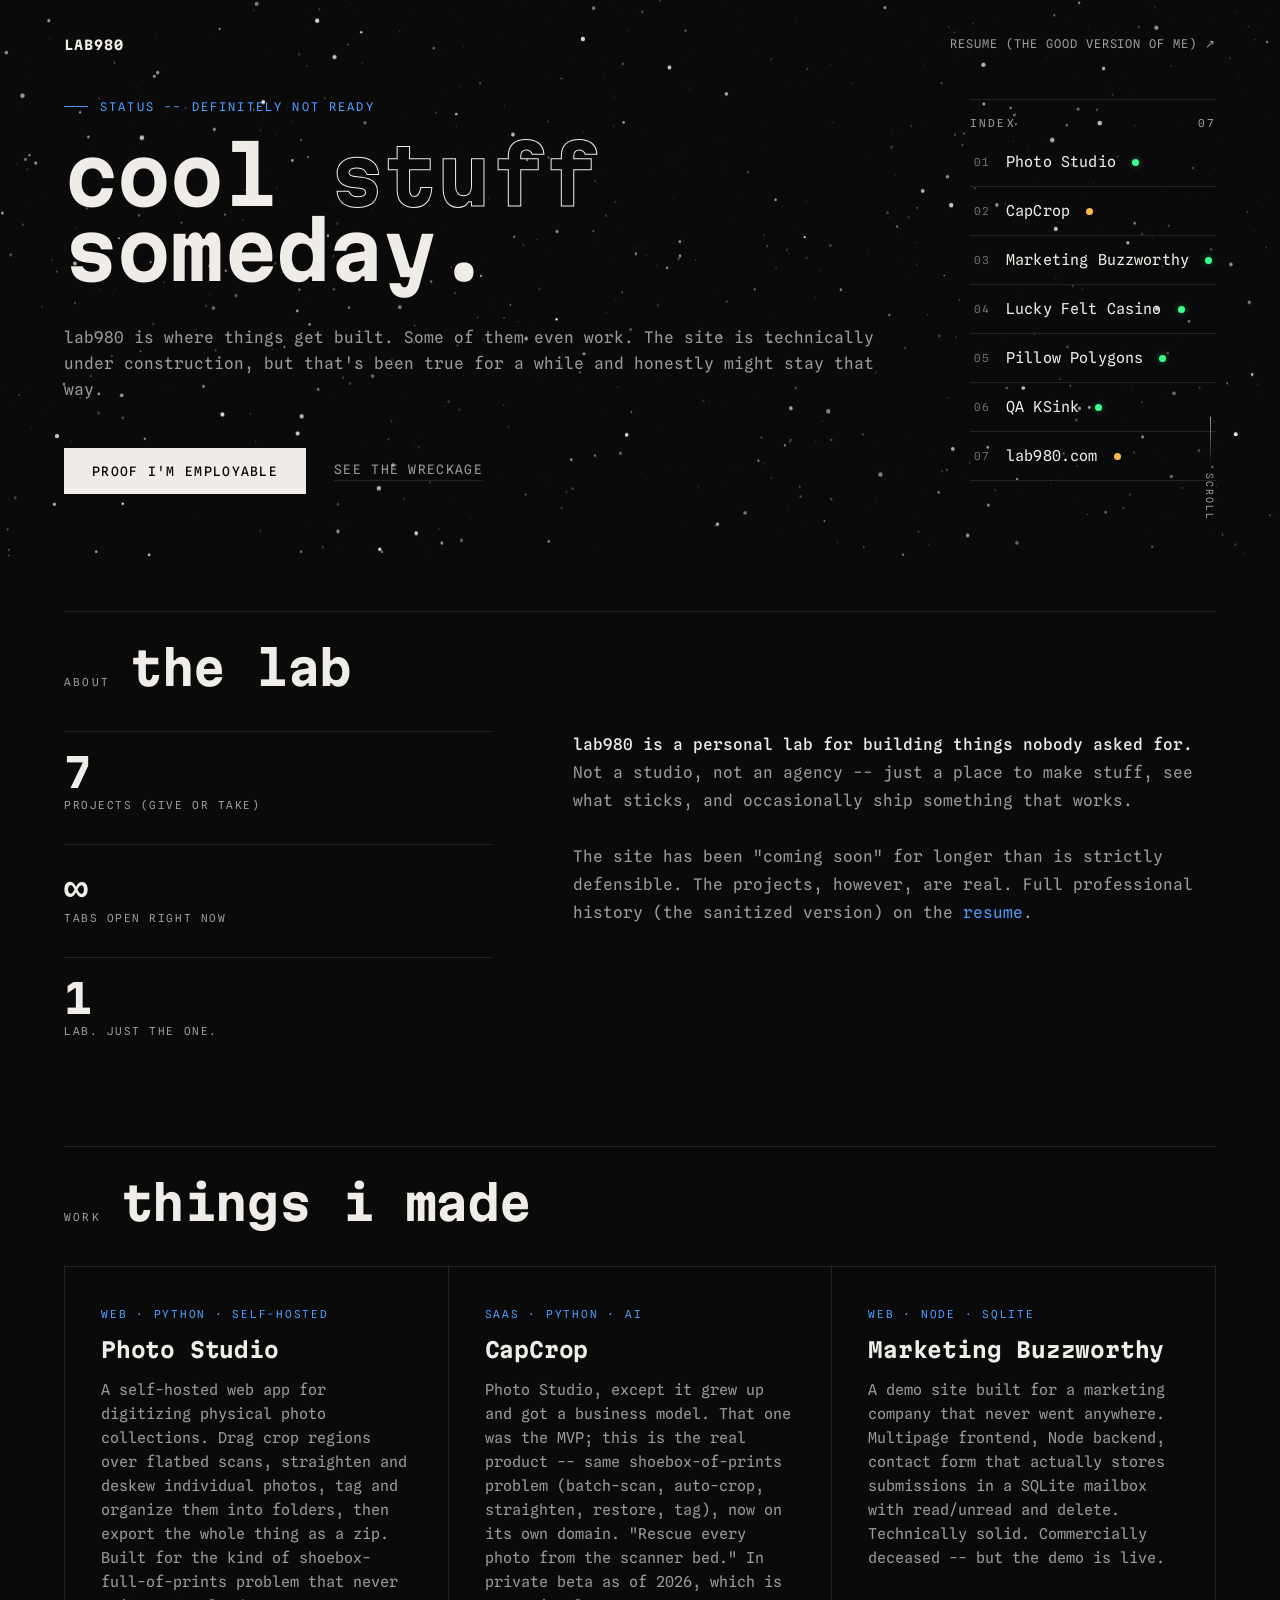
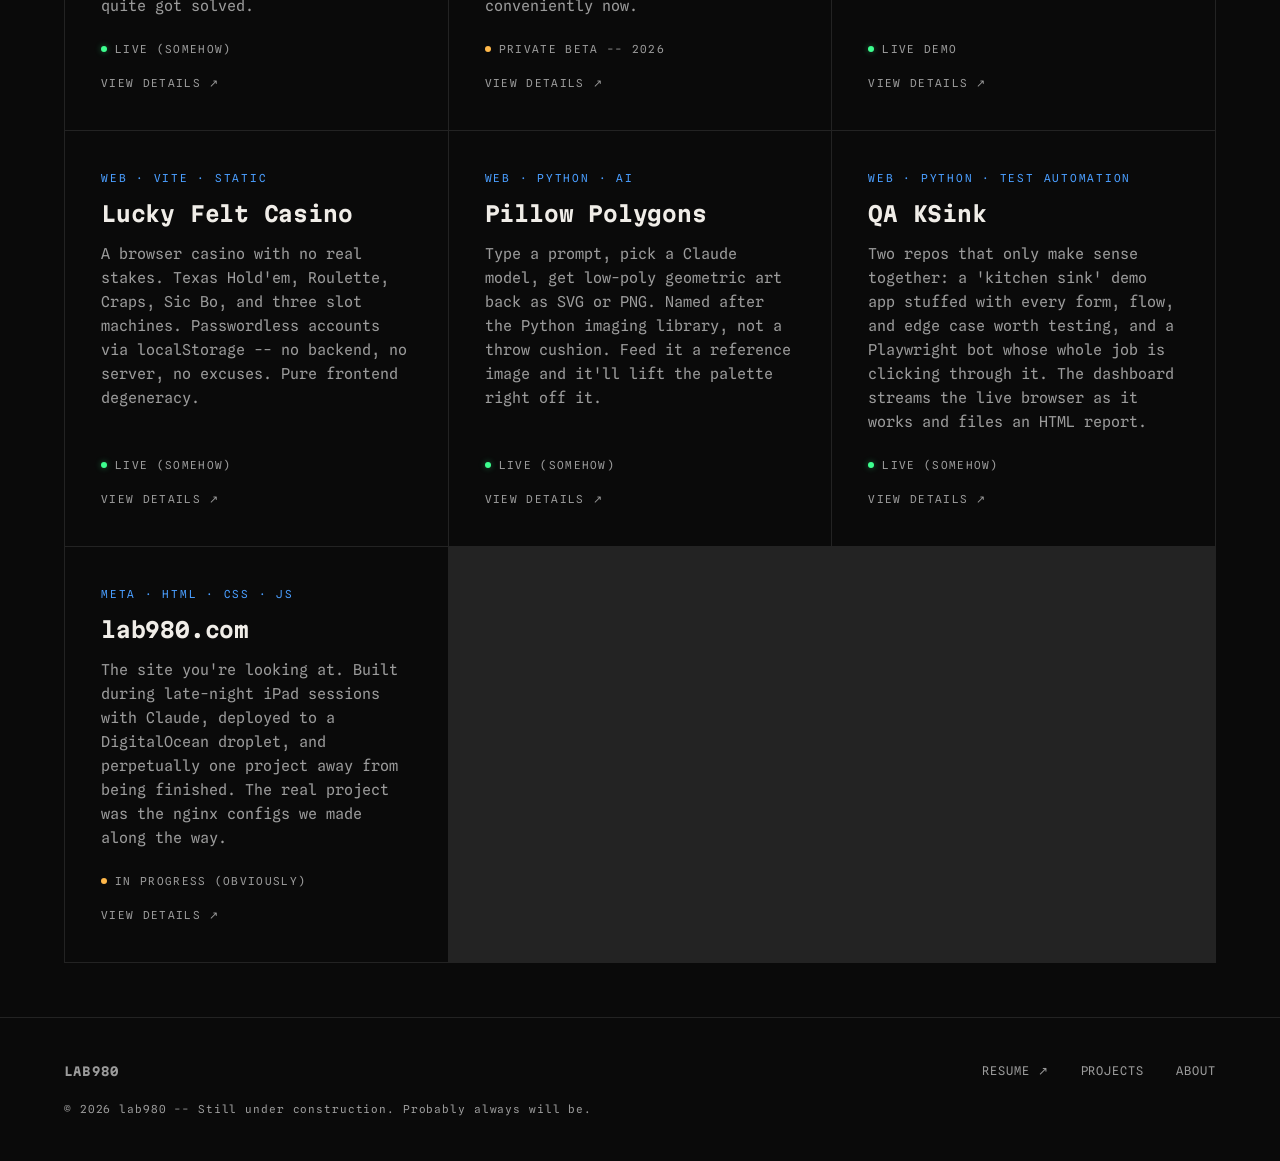
==== index.html @ 0c807743 "Let hero content flow to its column width Remove the forced <br> breaks in the headline and the max-" ====
<!DOCTYPE html>
<html lang="en">
<head>
  <meta charset="UTF-8" />
  <meta name="viewport" content="width=device-width, initial-scale=1.0" />
  <title>lab980</title>
  <link rel="preconnect" href="https://fonts.googleapis.com" />
  <link rel="preconnect" href="https://fonts.gstatic.com" crossorigin />
  <link href="https://fonts.googleapis.com/css2?family=Martian+Mono:wght@400;600;700&family=Spline+Sans+Mono:wght@400;500;600;700&display=swap" rel="stylesheet" />
  <link rel="stylesheet" href="styles.css?v=20260628T0927" />
</head>
<body>

  <section class="hero">
    <canvas class="starfield" aria-hidden="true"></canvas>

    <nav class="hero-nav">
      <a href="/" class="nav-logo">lab980</a>
      <a href="https://resume.lab980.com" class="nav-resume" target="_blank" rel="noopener">Resume (the good version of me) ↗</a>
    </nav>

    <div class="hero-grid">
      <div class="hero-content">
        <p class="hero-label">Status -- Definitely Not Ready</p>
        <h1 class="hero-headline">
          Cool <em>stuff</em> someday.
        </h1>
        <p class="hero-sub">
          lab980 is where things get built. Some of them even work. The site is technically under construction, but that's been true for a while and honestly might stay that way.
        </p>
        <div class="hero-cta-row">
          <a href="https://resume.lab980.com" class="cta-primary" target="_blank" rel="noopener">Proof I'm Employable</a>
          <a href="#projects" class="cta-secondary">See the Wreckage</a>
        </div>
      </div>

      <aside class="hero-index" aria-label="Project index">
        <div class="hero-index-head">
          <span>Index</span>
          <span class="hero-index-count"></span>
        </div>
        <ul class="hero-index-list">
          <!-- Index rendered by main.js -->
        </ul>
      </aside>
    </div>

    <div class="scroll-indicator" aria-hidden="true">
      <div class="scroll-line"></div>
      <span>Scroll</span>
    </div>
  </section>

  <section id="about">
    <div class="section-header">
      <span class="section-label">About</span>
      <h2 class="section-title">The Lab</h2>
    </div>
    <div class="about-grid">
      <div class="about-text">
        <p>
          <strong>lab980 is a personal lab for building things nobody asked for.</strong> Not a studio, not an agency -- just a place to make stuff, see what sticks, and occasionally ship something that works.
        </p>
        <br />
        <p>
          The site has been "coming soon" for longer than is strictly defensible. The projects, however, are real. Full professional history (the sanitized version) on the <a href="https://resume.lab980.com" style="color: var(--accent); text-decoration: none;">resume</a>.
        </p>
      </div>
      <div class="about-stats">
        <div class="stat-row">
          <div class="stat-num">7</div>
          <div class="stat-label">Projects (give or take)</div>
        </div>
        <div class="stat-row">
          <div class="stat-num">∞</div>
          <div class="stat-label">Tabs Open Right Now</div>
        </div>
        <div class="stat-row">
          <div class="stat-num">1</div>
          <div class="stat-label">Lab. Just the one.</div>
        </div>
      </div>
    </div>
  </section>

  <section id="projects">
    <div class="section-header">
      <span class="section-label">Work</span>
      <h2 class="section-title">Things I Made</h2>
    </div>
    <div class="projects-grid">
      <!-- Cards rendered by main.js -->
    </div>
  </section>

  <footer>
    <span class="footer-logo">lab980</span>
    <nav class="footer-links">
      <a href="https://resume.lab980.com" target="_blank" rel="noopener">Resume ↗</a>
      <a href="#projects">Projects</a>
      <a href="#about">About</a>
    </nav>
    <p class="footer-copy">© 2026 lab980 -- Still under construction. Probably always will be.</p>
  </footer>

  <!-- ─── MODAL ─────────────────────────────────────────── -->
  <div id="project-modal" role="dialog" aria-modal="true" aria-labelledby="modal-title">
    <div class="modal-backdrop"></div>
    <div class="modal-panel">
      <div class="modal-header">
        <div class="modal-meta">
          <span class="modal-tag"></span>
          <h2 class="modal-title" id="modal-title"></h2>
          <span class="modal-status">
            <span class="modal-status-dot project-status-dot"></span>
            <span class="modal-status-text"></span>
          </span>
        </div>
        <button class="modal-close">Close ✕</button>
      </div>
      <div class="modal-detail"></div>
      <div class="modal-footer">
        <div class="modal-stack"></div>
        <div class="modal-links"></div>
      </div>
    </div>
  </div>

  <script src="main.js?v=20260628T0945"></script>
</body>
</html>
---- styles.css ----
*, *::before, *::after { box-sizing: border-box; margin: 0; padding: 0; }

:root {
 --black:   #0A0A0A;
 --panel:   #111111;
 --white:   #F0EDE8;
 --accent:  #4A9EFF;
 --mid:     #9B9B9B;   /* secondary text — ~7:1 on --black (AAA) */
 --faint:   #6E6E6E;   /* decorative only (dots, rules) — not body text */
 --border:  #232323;

 --font-display: 'Martian Mono', ui-monospace, 'Cascadia Code', monospace;
 --font-mono:    'Spline Sans Mono', ui-monospace, 'Cascadia Code', monospace;
}

html { font-size: 16px; scroll-behavior: smooth; }

body {
 background: var(--black);
 color: var(--white);
 font-family: var(--font-mono);
 min-height: 100vh;
 overflow-x: hidden;
 -webkit-font-smoothing: antialiased;
}

/* ─── FOCUS (a11y 2.4.7) ─────────────────────────────────── */
:focus-visible {
 outline: 2px solid var(--accent);
 outline-offset: 3px;
}
a:focus-visible,
button:focus-visible,
.project-card:focus-visible,
.hero-index-item:focus-visible {
 outline: 2px solid var(--accent);
 outline-offset: 3px;
}

/* ─── HERO (asymmetric split) ────────────────────────────── */
.hero {
 position: relative;
 display: flex;
 align-items: center;
 padding: clamp(84px, 11vh, 116px) clamp(24px, 5vw, 80px) clamp(48px, 7vh, 76px);
 overflow: hidden;
}

.starfield {
 position: absolute;
 inset: 0;
 width: 100%;
 height: 100%;
 z-index: 0;
 pointer-events: none;
}

.hero-nav {
 position: absolute;
 top: clamp(24px, 4vh, 48px);
 left: clamp(24px, 5vw, 80px);
 right: clamp(24px, 5vw, 80px);
 display: flex;
 align-items: center;
 justify-content: space-between;
 z-index: 10;
}

.nav-logo {
 font-family: var(--font-display);
 font-weight: 700;
 font-size: 13px;
 letter-spacing: 0.08em;
 color: var(--white);
 text-decoration: none;
 text-transform: uppercase;
}

.nav-resume {
 font-family: var(--font-mono);
 font-size: 12px;
 letter-spacing: 0.08em;
 color: var(--mid);
 text-decoration: none;
 text-transform: uppercase;
 border-bottom: 1px solid transparent;
 padding-bottom: 2px;
 transition: color 0.2s, border-color 0.2s;
}

.nav-resume:hover { color: var(--white); border-color: var(--accent); }

.hero-grid {
 position: relative;
 z-index: 5;
 width: 100%;
 display: grid;
 grid-template-columns: minmax(0, 1fr) max-content;
 gap: clamp(40px, 6vw, 96px);
 align-items: start;
}

.hero-content { position: relative; min-width: 0; }

.hero-label {
 font-family: var(--font-mono);
 font-size: 12px;
 letter-spacing: 0.18em;
 color: var(--accent);
 text-transform: uppercase;
 margin-bottom: 24px;
 display: flex;
 align-items: center;
 gap: 12px;
}

.hero-label::before {
 content: '';
 display: block;
 width: 24px;
 height: 1px;
 background: var(--accent);
}

.hero-headline {
 font-family: var(--font-display);
 font-weight: 700;
 font-size: clamp(38px, 6vw, 96px);
 line-height: 0.98;
 letter-spacing: -0.01em;
 color: var(--white);
 margin-bottom: 36px;
 text-transform: lowercase;
}

.hero-headline em {
 font-style: normal;
 color: transparent;
 -webkit-text-stroke: 1px var(--white);
}

.hero-sub {
 font-size: 16px;
 line-height: 1.65;
 color: var(--mid);
 margin-bottom: 44px;
}

.hero-cta-row {
 display: flex;
 align-items: center;
 gap: 28px;
 flex-wrap: wrap;
}

.cta-primary {
 font-family: var(--font-mono);
 font-weight: 500;
 font-size: 13px;
 letter-spacing: 0.1em;
 text-transform: uppercase;
 color: var(--black);
 background: var(--white);
 padding: 15px 28px;
 text-decoration: none;
 transition: background 0.2s, color 0.2s;
}

.cta-primary:hover { background: var(--accent); color: var(--black); }

.cta-secondary {
 font-family: var(--font-mono);
 font-size: 13px;
 letter-spacing: 0.1em;
 text-transform: uppercase;
 color: var(--mid);
 text-decoration: none;
 border-bottom: 1px solid var(--border);
 padding-bottom: 3px;
 transition: color 0.2s, border-color 0.2s;
}

.cta-secondary:hover { color: var(--white); border-color: var(--white); }

/* ─── HERO INDEX (right column) ──────────────────────────── */
.hero-index {
 border-top: 1px solid var(--border);
 padding-top: 16px;
 min-width: 0;
}

.hero-index-head {
 display: flex;
 align-items: baseline;
 justify-content: space-between;
 font-family: var(--font-mono);
 font-size: 11px;
 letter-spacing: 0.2em;
 text-transform: uppercase;
 color: var(--mid);
 margin-bottom: 8px;
}

.hero-index-list { list-style: none; }

.hero-index-item {
 width: 100%;
 display: grid;
 grid-template-columns: auto auto auto;
 justify-content: start;
 align-items: center;
 gap: 16px;
 background: none;
 border: none;
 border-bottom: 1px solid var(--border);
 padding: 15px 4px;
 cursor: pointer;
 text-align: left;
 color: var(--white);
 font-family: var(--font-mono);
 transition: background 0.2s, padding 0.2s;
}

.hero-index-item:hover,
.hero-index-item:focus-visible { background: var(--panel); padding-left: 12px; }

.idx-num {
 font-size: 11px;
 letter-spacing: 0.1em;
 color: var(--faint);
}

.idx-name {
 font-size: 15px;
 letter-spacing: 0.01em;
 min-width: 0;
 overflow: hidden;
 text-overflow: ellipsis;
 white-space: nowrap;
}

.idx-dot {
 width: 7px; height: 7px;
 border-radius: 50%;
 background: var(--faint);
}

.idx-dot.active { background: #3DFF8F; box-shadow: 0 0 6px #3DFF8F66; }
.idx-dot.wip { background: #FFB84A; }

.scroll-indicator {
 position: absolute;
 bottom: clamp(28px, 4vh, 48px);
 right: clamp(24px, 5vw, 80px);
 display: flex;
 flex-direction: column;
 align-items: center;
 gap: 8px;
 z-index: 5;
}

.scroll-indicator span {
 font-family: var(--font-mono);
 font-size: 10px;
 letter-spacing: 0.2em;
 text-transform: uppercase;
 color: var(--mid);
 writing-mode: vertical-lr;
}

.scroll-line {
 width: 1px;
 height: 48px;
 background: linear-gradient(to bottom, var(--mid), transparent);
 animation: scrollPulse 2s ease-in-out infinite;
}

@keyframes scrollPulse {
 0%, 100% { opacity: 0.3; transform: scaleY(1); }
 50% { opacity: 1; transform: scaleY(0.6); }
}

/* ─── SECTIONS ───────────────────────────────────────────── */
section {
 position: relative;
 z-index: 1;
 background: var(--black);
 padding: clamp(40px, 6vh, 68px) clamp(24px, 5vw, 80px);
}

.section-header {
 display: flex;
 align-items: baseline;
 gap: 20px;
 margin-bottom: 36px;
 border-top: 1px solid var(--border);
 padding-top: 28px;
}

.section-label {
 font-family: var(--font-mono);
 font-size: 11px;
 letter-spacing: 0.2em;
 text-transform: uppercase;
 color: var(--mid);
}

.section-title {
 font-family: var(--font-display);
 font-weight: 700;
 font-size: clamp(26px, 3.6vw, 46px);
 letter-spacing: -0.01em;
 color: var(--white);
 text-transform: lowercase;
}

.projects-grid {
 display: grid;
 grid-template-columns: repeat(auto-fill, minmax(300px, 1fr));
 gap: 1px;
 background: var(--border);
 border: 1px solid var(--border);
}

.project-card {
 background: var(--black);
 padding: 40px 36px;
 display: flex;
 flex-direction: column;
 gap: 16px;
 transition: background 0.25s;
 cursor: pointer;
 position: relative;
 overflow: hidden;
}

.project-card::after {
 content: '';
 position: absolute;
 bottom: 0; left: 0;
 width: 0; height: 2px;
 background: var(--accent);
 transition: width 0.3s ease;
}

.project-card:hover { background: var(--panel); }
.project-card:hover::after,
.project-card:focus-visible::after { width: 100%; }

.project-card.flash { animation: cardFlash 1.1s ease-out; }

@keyframes cardFlash {
 0%   { background: rgba(74, 158, 255, 0.16); box-shadow: inset 0 0 0 1px var(--accent); }
 100% { background: var(--black); box-shadow: inset 0 0 0 1px transparent; }
}

.project-tag {
 font-family: var(--font-mono);
 font-size: 11px;
 letter-spacing: 0.16em;
 text-transform: uppercase;
 color: var(--accent);
}

.project-name {
 font-family: var(--font-display);
 font-weight: 700;
 font-size: 21px;
 letter-spacing: -0.01em;
 color: var(--white);
 line-height: 1.2;
}

.project-desc {
 font-size: 15px;
 line-height: 1.6;
 color: var(--mid);
 flex: 1;
}

.accent-note { color: var(--accent); }

.project-status {
 display: inline-flex;
 align-items: center;
 gap: 8px;
 font-family: var(--font-mono);
 font-size: 11px;
 letter-spacing: 0.12em;
 text-transform: uppercase;
 color: var(--mid);
 margin-top: 8px;
}

.project-status-dot {
 width: 6px; height: 6px;
 border-radius: 50%;
 background: var(--faint);
}

.project-status-dot.active { background: #3DFF8F; box-shadow: 0 0 6px #3DFF8F66; }
.project-status-dot.wip { background: #FFB84A; }

.card-cta {
 font-family: var(--font-mono);
 font-size: 11px;
 letter-spacing: 0.12em;
 text-transform: uppercase;
 color: var(--mid);
 transition: color 0.2s;
 margin-top: 4px;
}

.project-card:hover .card-cta,
.project-card:focus-visible .card-cta { color: var(--accent); }

/* ─── MODAL ──────────────────────────────────────────────── */
#project-modal {
 position: fixed;
 inset: 0;
 z-index: 100;
 display: flex;
 align-items: center;
 justify-content: center;
 padding: clamp(16px, 4vw, 40px);
 pointer-events: none;
 opacity: 0;
 transition: opacity 0.3s ease;
}

#project-modal.open {
 pointer-events: all;
 opacity: 1;
}

.modal-backdrop {
 position: absolute;
 inset: 0;
 background: rgba(0, 0, 0, 0.85);
}

.modal-panel {
 position: relative;
 z-index: 1;
 background: var(--panel);
 border: 1px solid var(--border);
 width: 100%;
 max-width: 780px;
 max-height: 85vh;
 overflow-y: auto;
 padding: 48px clamp(24px, 5vw, 64px);
 transform: translateY(12px) scale(0.985);
 transition: transform 0.35s ease;
}

#project-modal.open .modal-panel {
 transform: translateY(0) scale(1);
}

.modal-header {
 display: flex;
 align-items: flex-start;
 justify-content: space-between;
 gap: 24px;
 margin-bottom: 32px;
}

.modal-meta { flex: 1; }

.modal-tag {
 font-family: var(--font-mono);
 font-size: 11px;
 letter-spacing: 0.16em;
 text-transform: uppercase;
 color: var(--accent);
 display: block;
 margin-bottom: 12px;
}

.modal-title {
 font-family: var(--font-display);
 font-weight: 700;
 font-size: clamp(26px, 4.4vw, 44px);
 letter-spacing: -0.01em;
 color: var(--white);
 line-height: 1.02;
 margin-bottom: 14px;
 text-transform: lowercase;
}

.modal-status {
 display: inline-flex;
 align-items: center;
 gap: 8px;
 font-family: var(--font-mono);
 font-size: 11px;
 letter-spacing: 0.12em;
 text-transform: uppercase;
 color: var(--mid);
}

.modal-close {
 font-family: var(--font-mono);
 font-size: 12px;
 letter-spacing: 0.08em;
 text-transform: uppercase;
 color: var(--mid);
 background: none;
 border: 1px solid var(--border);
 padding: 9px 16px;
 cursor: pointer;
 transition: color 0.2s, border-color 0.2s;
 flex-shrink: 0;
}

.modal-close:hover { color: var(--white); border-color: var(--white); }

.modal-detail {
 border-top: 1px solid var(--border);
 padding-top: 28px;
 margin-bottom: 32px;
}

.modal-detail p {
 font-size: 15px;
 line-height: 1.75;
 color: rgba(240, 237, 232, 0.85);
 margin-bottom: 16px;
}

.modal-detail p:last-child { margin-bottom: 0; }

.modal-footer {
 display: flex;
 align-items: center;
 justify-content: space-between;
 flex-wrap: wrap;
 gap: 20px;
 border-top: 1px solid var(--border);
 padding-top: 24px;
}

.modal-stack {
 display: flex;
 flex-wrap: wrap;
 gap: 8px;
}

.stack-tag {
 font-family: var(--font-mono);
 font-size: 11px;
 letter-spacing: 0.1em;
 text-transform: uppercase;
 color: var(--mid);
 border: 1px solid var(--border);
 padding: 5px 10px;
}

.modal-links {
 display: flex;
 gap: 20px;
 flex-wrap: wrap;
}

.modal-link {
 font-family: var(--font-mono);
 font-size: 12px;
 letter-spacing: 0.08em;
 text-transform: uppercase;
 color: var(--accent);
 text-decoration: none;
 border-bottom: 1px solid transparent;
 padding-bottom: 2px;
 transition: border-color 0.2s;
}

.modal-link:hover { border-color: var(--accent); }

/* ─── ABOUT ──────────────────────────────────────────────── */
.about-grid {
 display: grid;
 grid-template-columns: 0.4fr 0.6fr;
 grid-auto-flow: dense;
 gap: 80px;
 align-items: start;
}

.about-text {
 grid-column: 2;
 font-size: 16px;
 line-height: 1.75;
 color: var(--mid);
}

.about-text strong { color: var(--white); font-weight: 500; }

.about-stats { display: flex; flex-direction: column; gap: 32px; grid-column: 1; }

.stat-row {
 border-top: 1px solid var(--border);
 padding-top: 20px;
}

.stat-num {
 font-family: var(--font-display);
 font-weight: 700;
 font-size: 40px;
 letter-spacing: -0.02em;
 color: var(--white);
 line-height: 1;
 margin-bottom: 6px;
}

.stat-label {
 font-family: var(--font-mono);
 font-size: 11px;
 letter-spacing: 0.14em;
 text-transform: uppercase;
 color: var(--mid);
}

/* ─── FOOTER ─────────────────────────────────────────────── */
footer {
 position: relative;
 z-index: 1;
 background: var(--black);
 padding: clamp(32px, 5vh, 64px) clamp(24px, 5vw, 80px);
 border-top: 1px solid var(--border);
 display: flex;
 align-items: center;
 justify-content: space-between;
 flex-wrap: wrap;
 gap: 24px;
}

.footer-logo {
 font-family: var(--font-display);
 font-weight: 700;
 font-size: 12px;
 letter-spacing: 0.1em;
 text-transform: uppercase;
 color: var(--mid);
}

.footer-links { display: flex; gap: 32px; }

.footer-links a {
 font-family: var(--font-mono);
 font-size: 12px;
 letter-spacing: 0.08em;
 text-transform: uppercase;
 color: var(--mid);
 text-decoration: none;
 transition: color 0.2s;
}

.footer-links a:hover { color: var(--white); }

.footer-copy {
 font-family: var(--font-mono);
 font-size: 11px;
 letter-spacing: 0.08em;
 color: var(--mid);
 width: 100%;
}

/* ─── RESPONSIVE ─────────────────────────────────────────── */
@media (max-width: 1024px) {
 .scroll-indicator { display: none; }
}

/* phones only: stack the hero, index drops full-width below it */
@media (max-width: 680px) {
 .hero-grid { grid-template-columns: minmax(0, 1fr); gap: clamp(40px, 8vh, 64px); }
 .hero { align-items: flex-start; }
 .nav-resume { display: none; }
}

@media (max-width: 768px) {
 .about-grid { grid-template-columns: 1fr; gap: 48px; }
 .about-text, .about-stats { grid-column: auto; }
 .about-stats { flex-direction: row; flex-wrap: wrap; }
 .stat-row { flex: 1; min-width: 120px; }
 .projects-grid { grid-template-columns: 1fr; }
 .modal-panel { max-height: 92vh; }
 .modal-footer { flex-direction: column; align-items: flex-start; }
}

/* ─── REDUCED MOTION ─────────────────────────────────────── */
@media (prefers-reduced-motion: reduce) {
 html { scroll-behavior: auto; }
 .scroll-line { animation: none; }
 .project-card.flash { animation: none; }
 * { transition: none !important; }
}
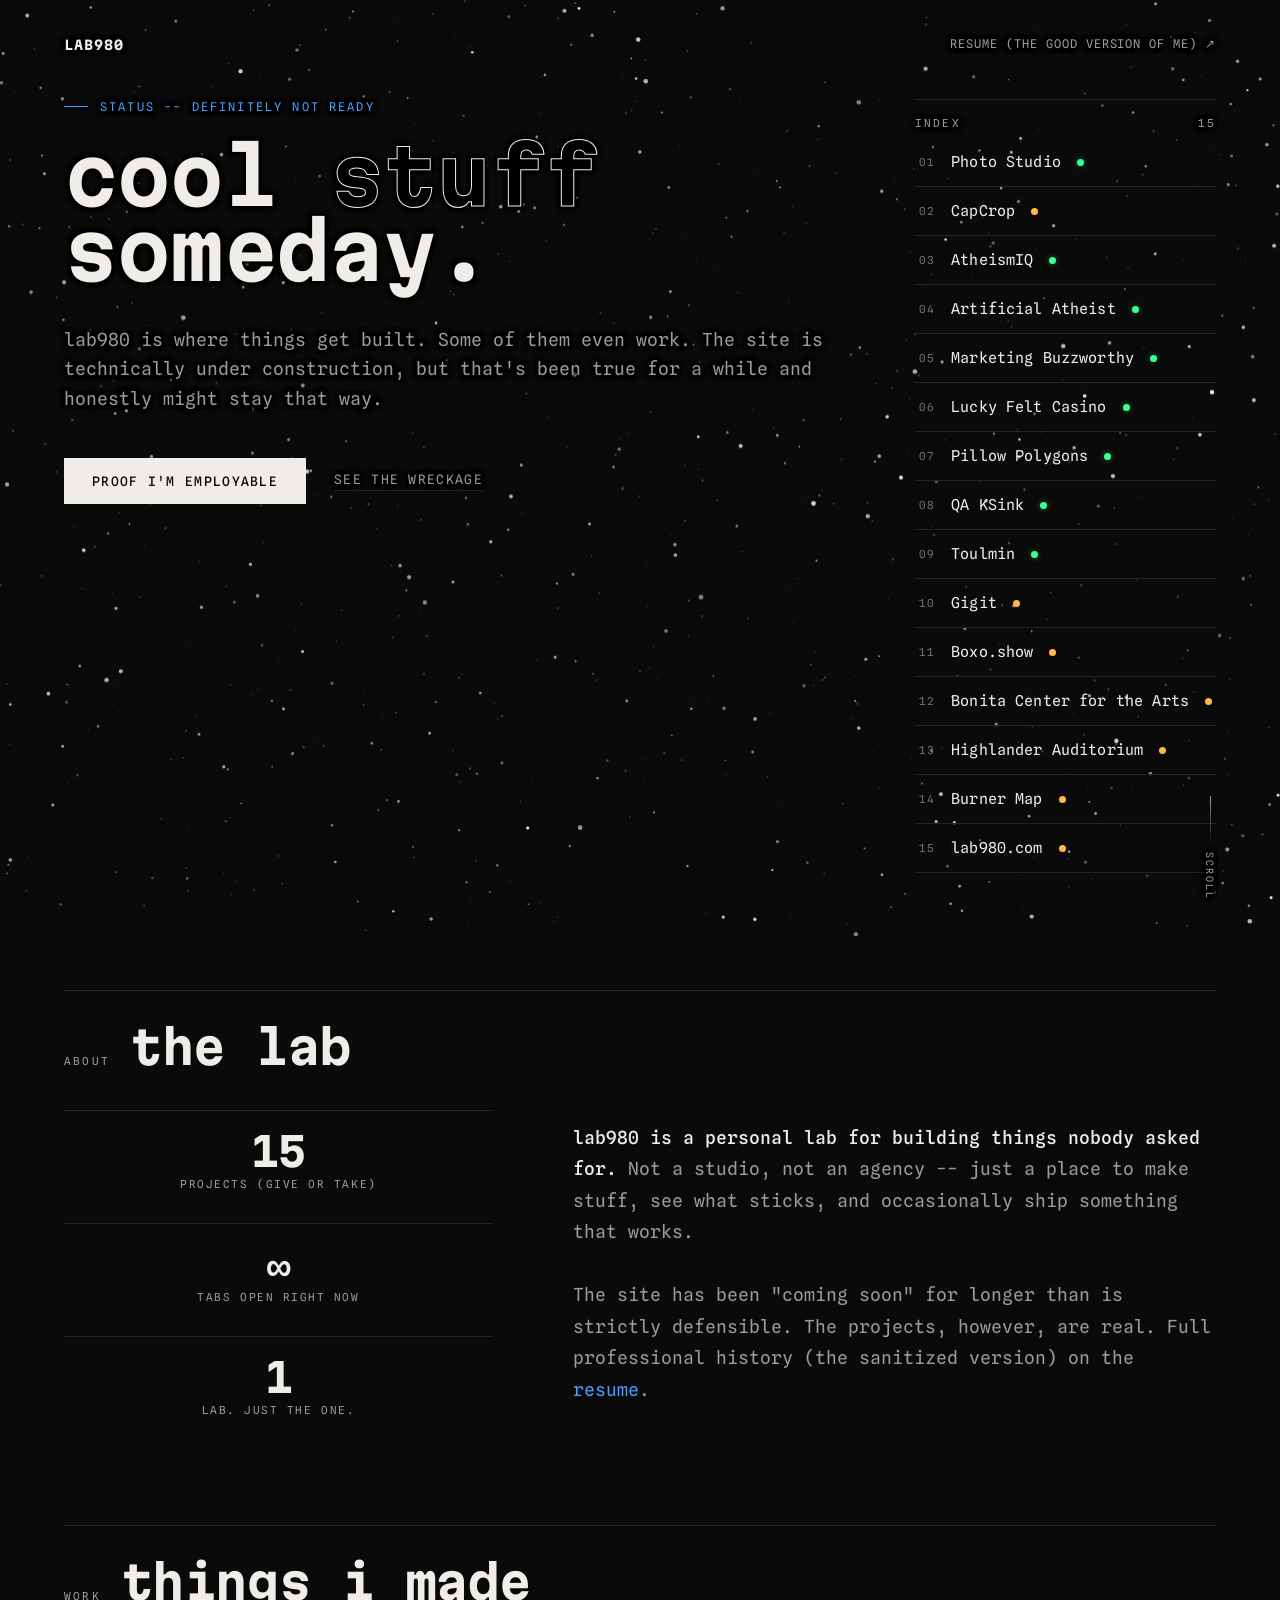
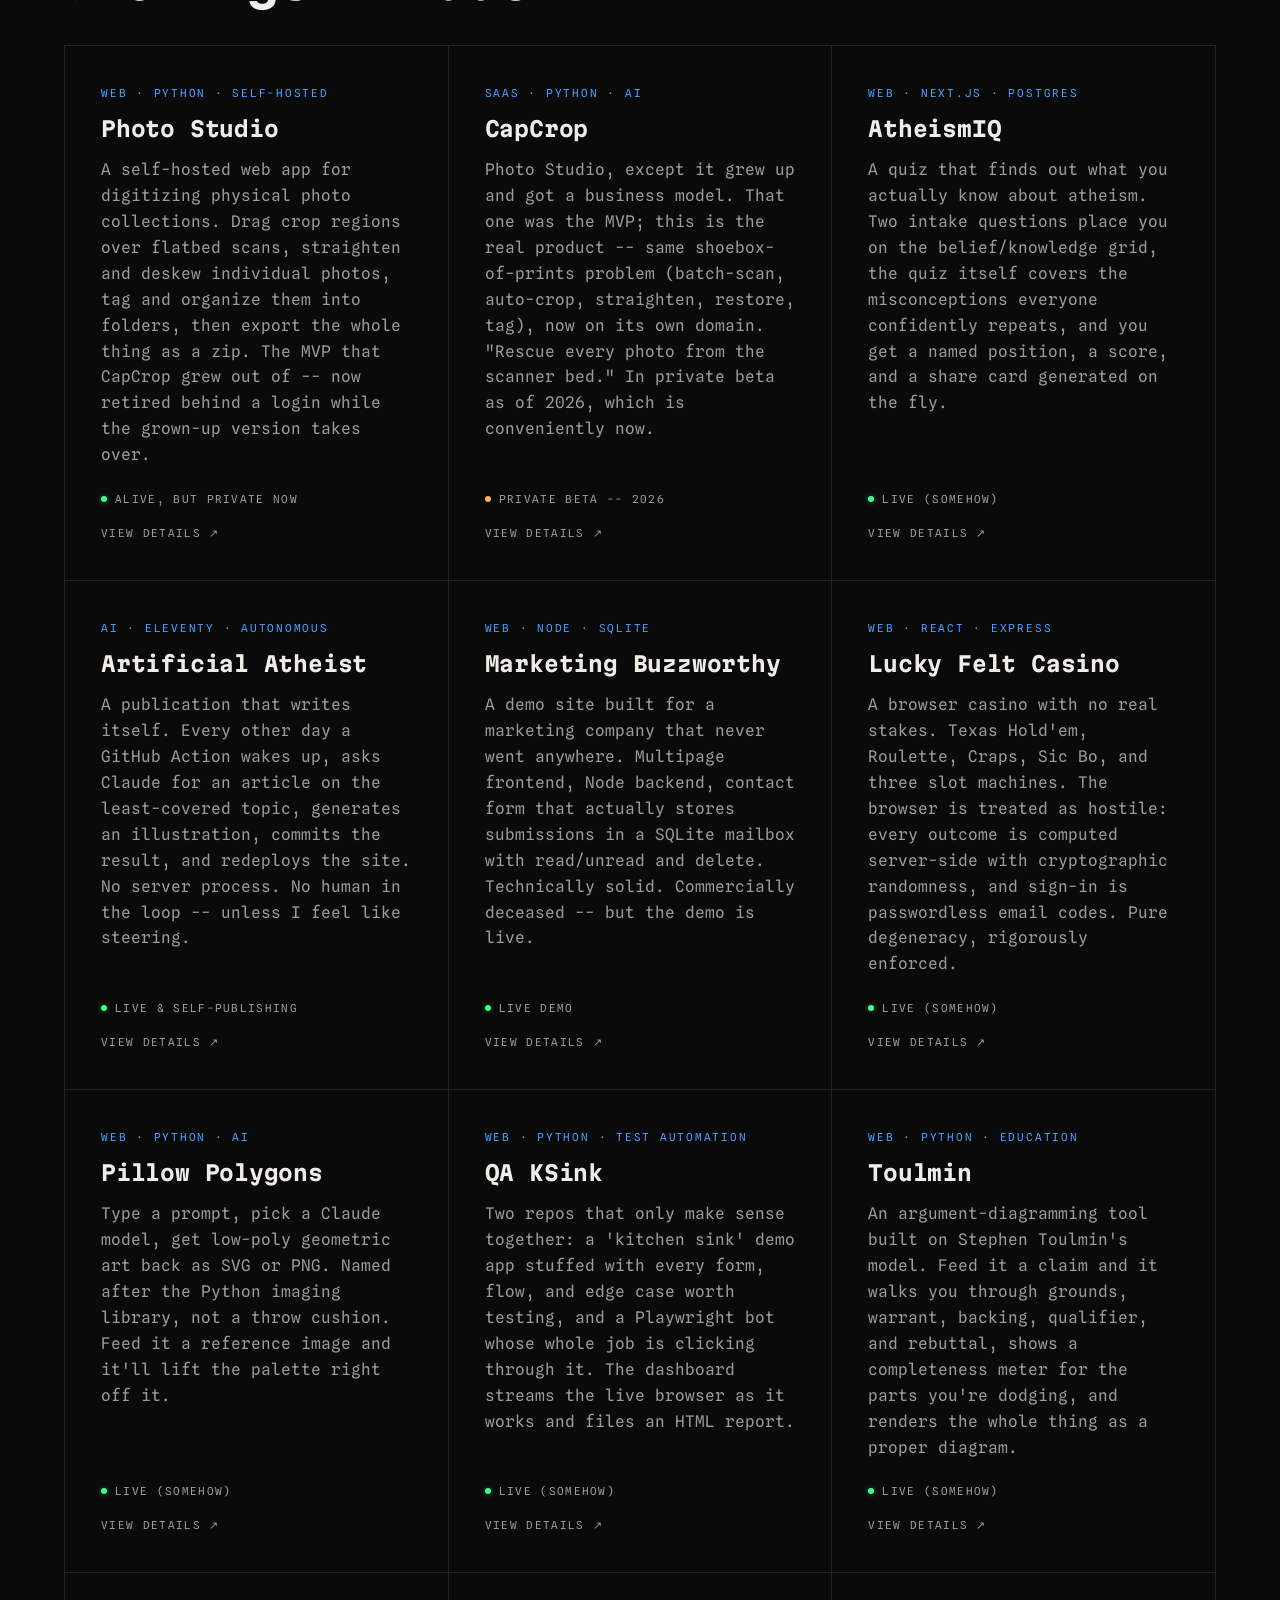
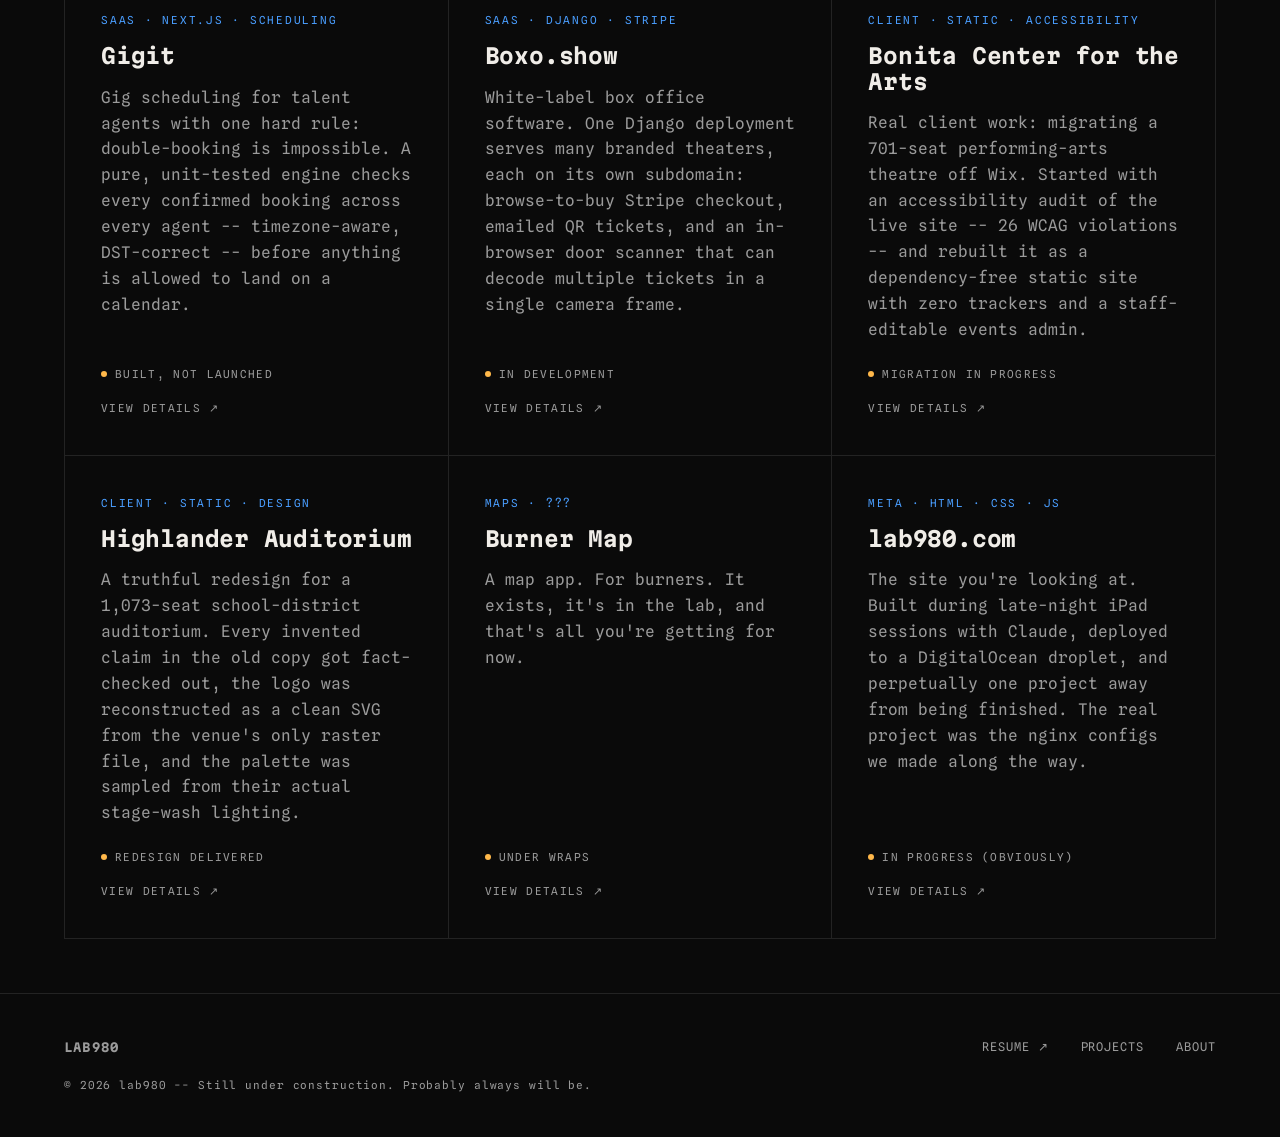
==== commit febe03f6: "Expand project index from 7 to 15 offerings Add cards for AtheismIQ, Artificial Atheist, Toulmin, Gi" ====
--- a/index.html
+++ b/index.html
@@ -68,7 +68,7 @@
       </div>
       <div class="about-stats">
         <div class="stat-row">
-          <div class="stat-num">7</div>
+          <div class="stat-num">15</div>
           <div class="stat-label">Projects (give or take)</div>
         </div>
         <div class="stat-row">
@@ -126,6 +126,6 @@
     </div>
   </div>
 
-  <script src="main.js?v=20260628T0945"></script>
+  <script src="main.js?v=20260711T1200"></script>
 </body>
 </html>
--- a/styles.css
+++ b/styles.css
@@ -44,7 +44,19 @@
  align-items: center;
  padding: clamp(84px, 11vh, 116px) clamp(24px, 5vw, 80px) clamp(48px, 7vh, 76px);
  overflow: hidden;
-}
+ /* tight dark halo hugging each glyph (~5px) -- many stacked full-opacity
+    black shadows compound into a near-solid edge that knocks back stars
+    right at the letters */
+ text-shadow:
+   0 0 3px rgba(0, 0, 0, 1),
+   0 0 4px rgba(0, 0, 0, 1),
+   0 0 4px rgba(0, 0, 0, 1),
+   0 0 5px rgba(0, 0, 0, 1),
+   0 0 5px rgba(0, 0, 0, 1),
+   0 0 6px rgba(0, 0, 0, 1);
+}
+
+.cta-primary { text-shadow: none; }
 
 .starfield {
  position: absolute;
@@ -140,7 +152,7 @@
 }
 
 .hero-sub {
- font-size: 16px;
+ font-size: 18px;
  line-height: 1.65;
  color: var(--mid);
  margin-bottom: 44px;
@@ -184,6 +196,7 @@
 
 /* ─── HERO INDEX (right column) ──────────────────────────── */
 .hero-index {
+ position: relative;
  border-top: 1px solid var(--border);
  padding-top: 16px;
  min-width: 0;
@@ -372,8 +385,8 @@
 }
 
 .project-desc {
- font-size: 15px;
- line-height: 1.6;
+ font-size: 16px;
+ line-height: 1.62;
  color: var(--mid);
  flex: 1;
 }
@@ -522,7 +535,7 @@
 }
 
 .modal-detail p {
- font-size: 15px;
+ font-size: 16px;
  line-height: 1.75;
  color: rgba(240, 237, 232, 0.85);
  margin-bottom: 16px;
@@ -582,19 +595,19 @@
  grid-template-columns: 0.4fr 0.6fr;
  grid-auto-flow: dense;
  gap: 80px;
- align-items: start;
+ align-items: center;
 }
 
 .about-text {
  grid-column: 2;
- font-size: 16px;
+ font-size: 18px;
  line-height: 1.75;
  color: var(--mid);
 }
 
 .about-text strong { color: var(--white); font-weight: 500; }
 
-.about-stats { display: flex; flex-direction: column; gap: 32px; grid-column: 1; }
+.about-stats { display: flex; flex-direction: column; gap: 32px; grid-column: 1; text-align: center; }
 
 .stat-row {
  border-top: 1px solid var(--border);
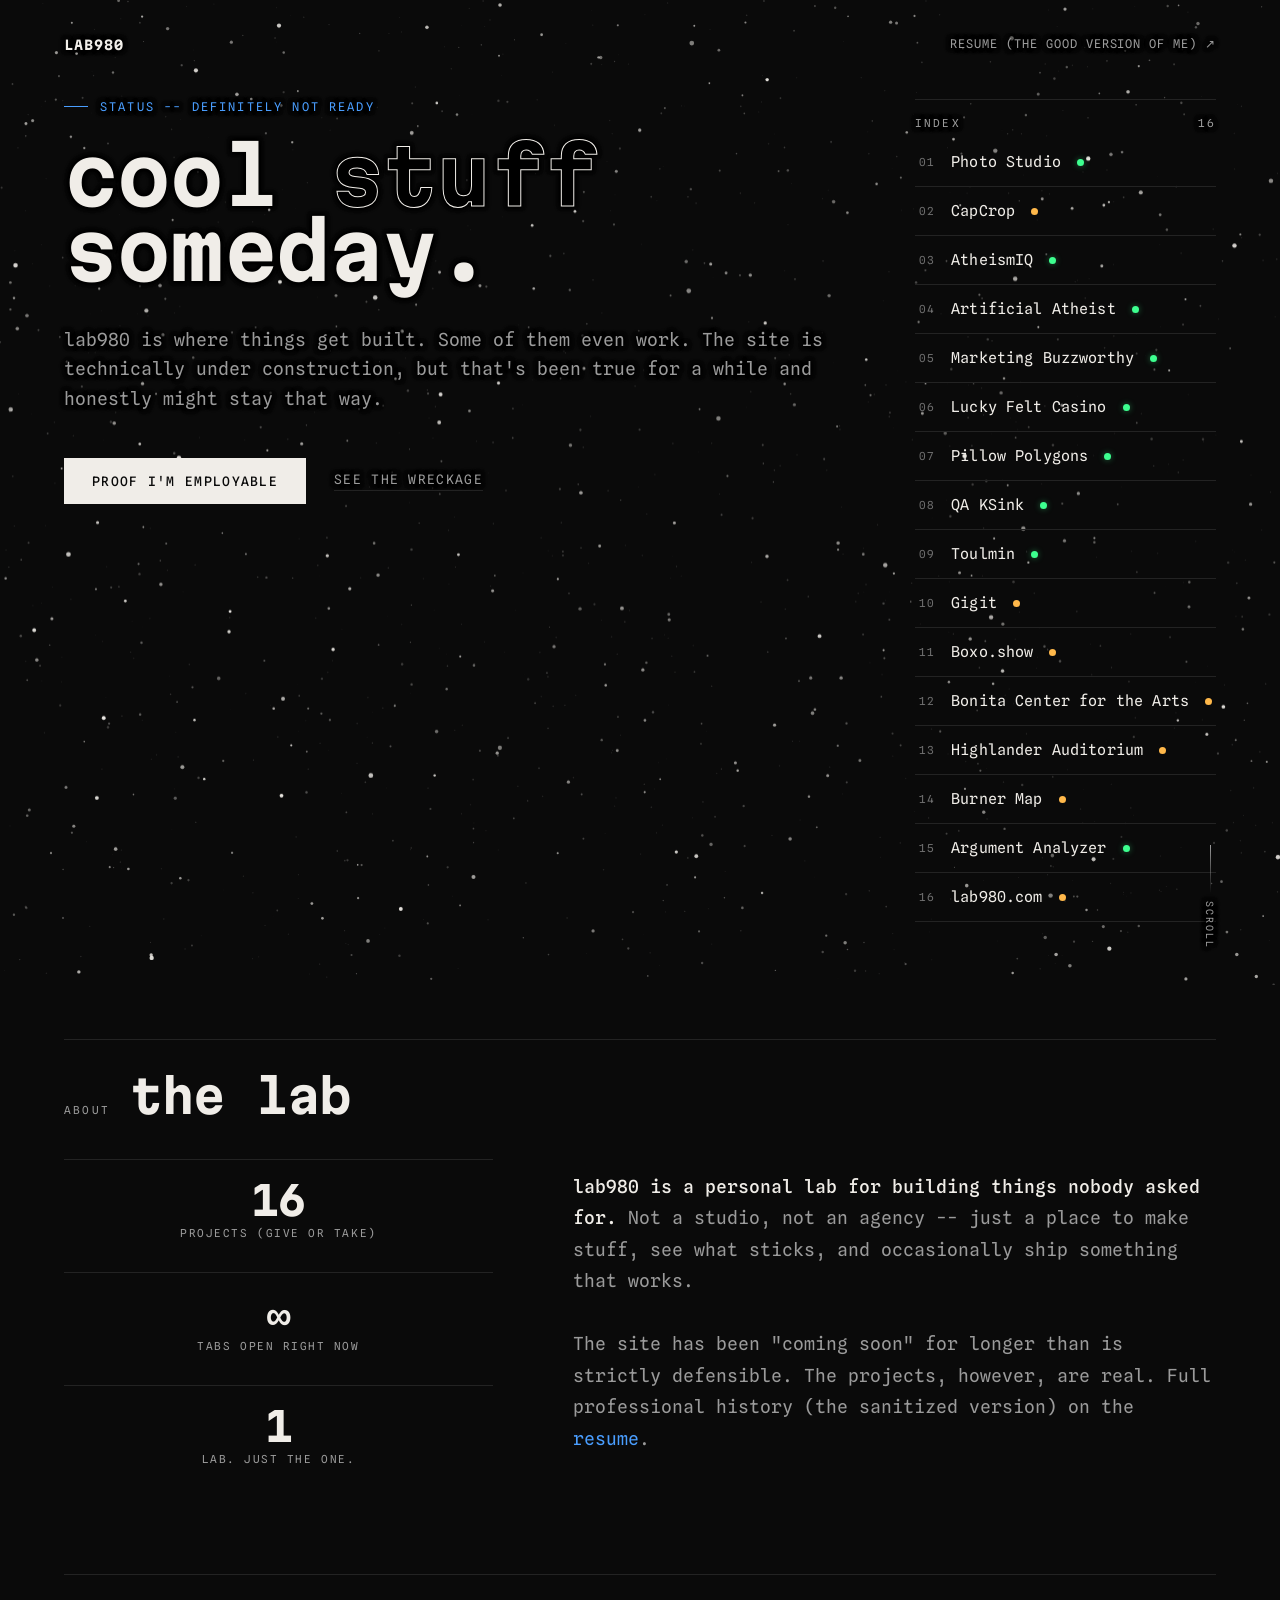
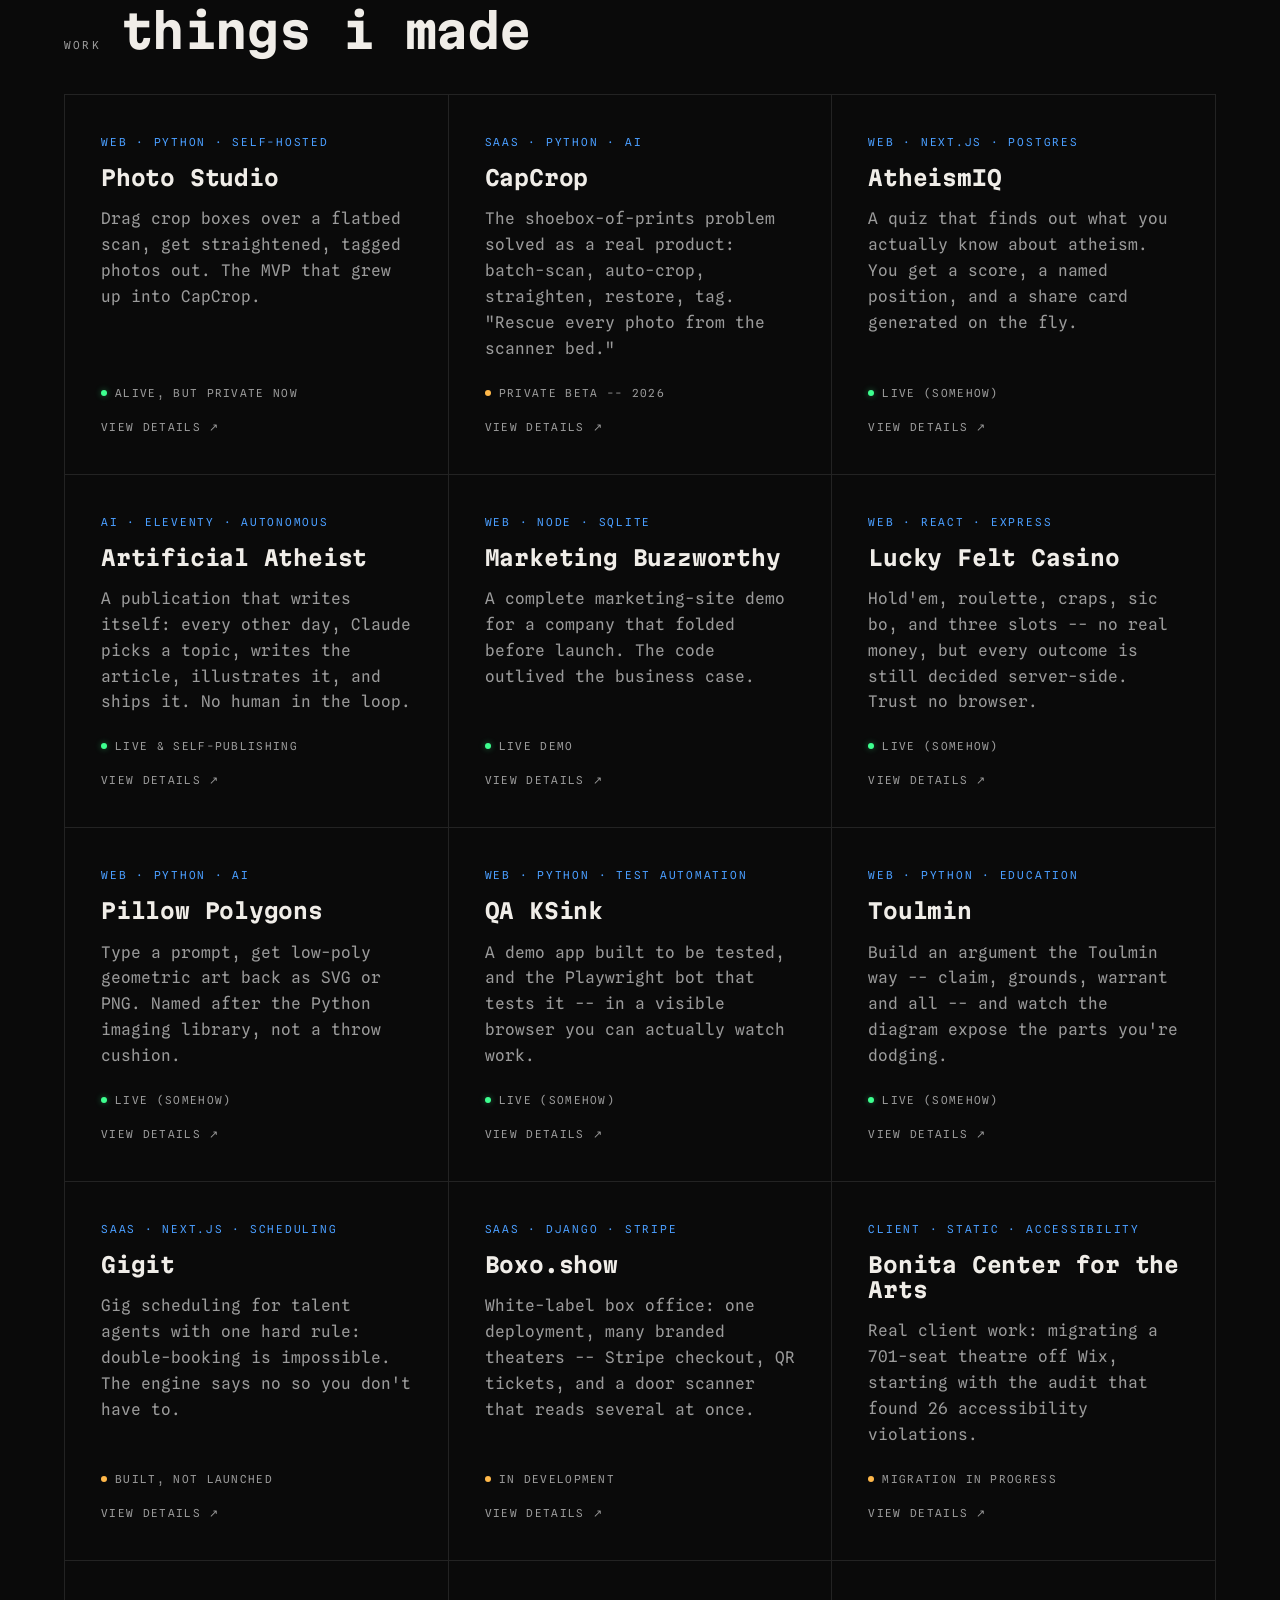
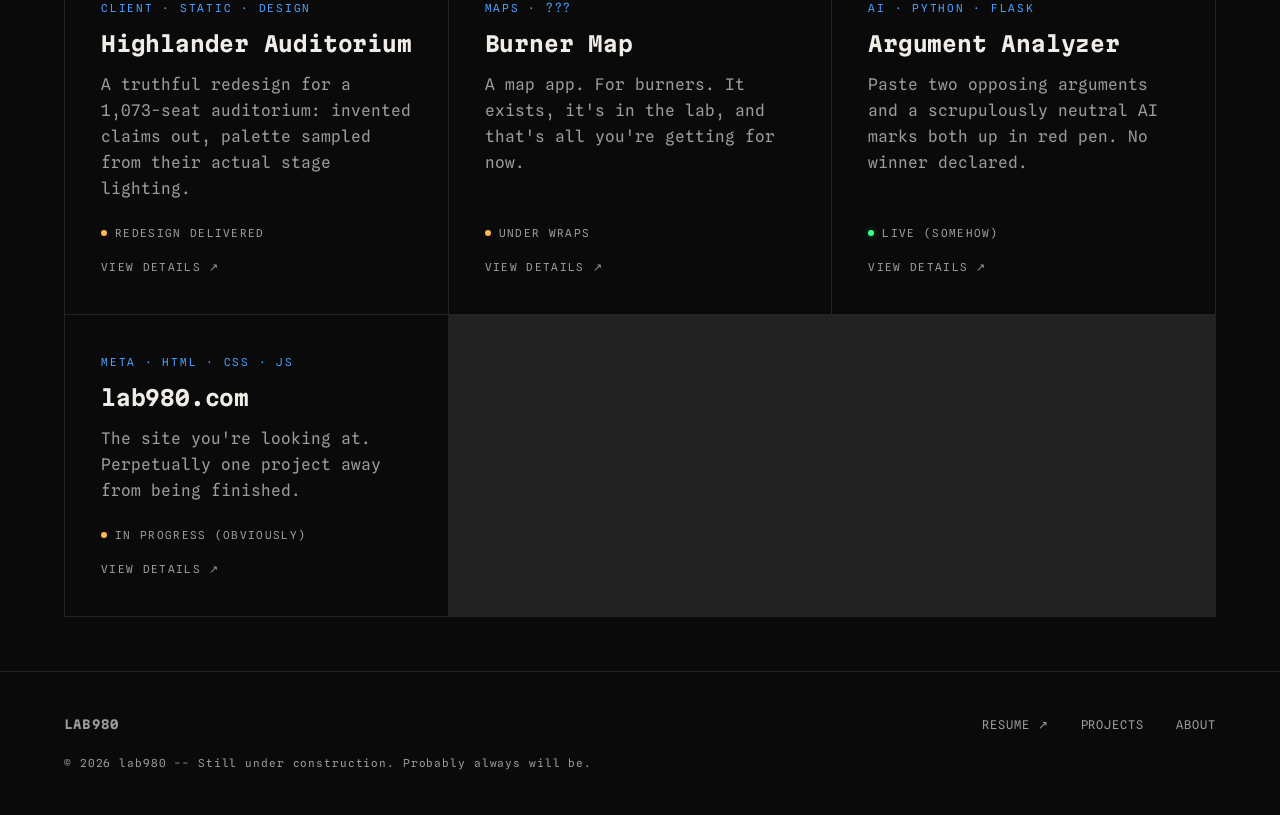
==== commit a2f758c0: "Tighten project cards to one or two lines; keep depth in the modals Every card desc is now 12-26 wor" ====
--- a/index.html
+++ b/index.html
@@ -68,7 +68,7 @@
       </div>
       <div class="about-stats">
         <div class="stat-row">
-          <div class="stat-num">15</div>
+          <div class="stat-num">16</div>
           <div class="stat-label">Projects (give or take)</div>
         </div>
         <div class="stat-row">
@@ -126,6 +126,6 @@
     </div>
   </div>
 
-  <script src="main.js?v=20260711T1200"></script>
+  <script src="main.js?v=20260711T1720"></script>
 </body>
 </html>
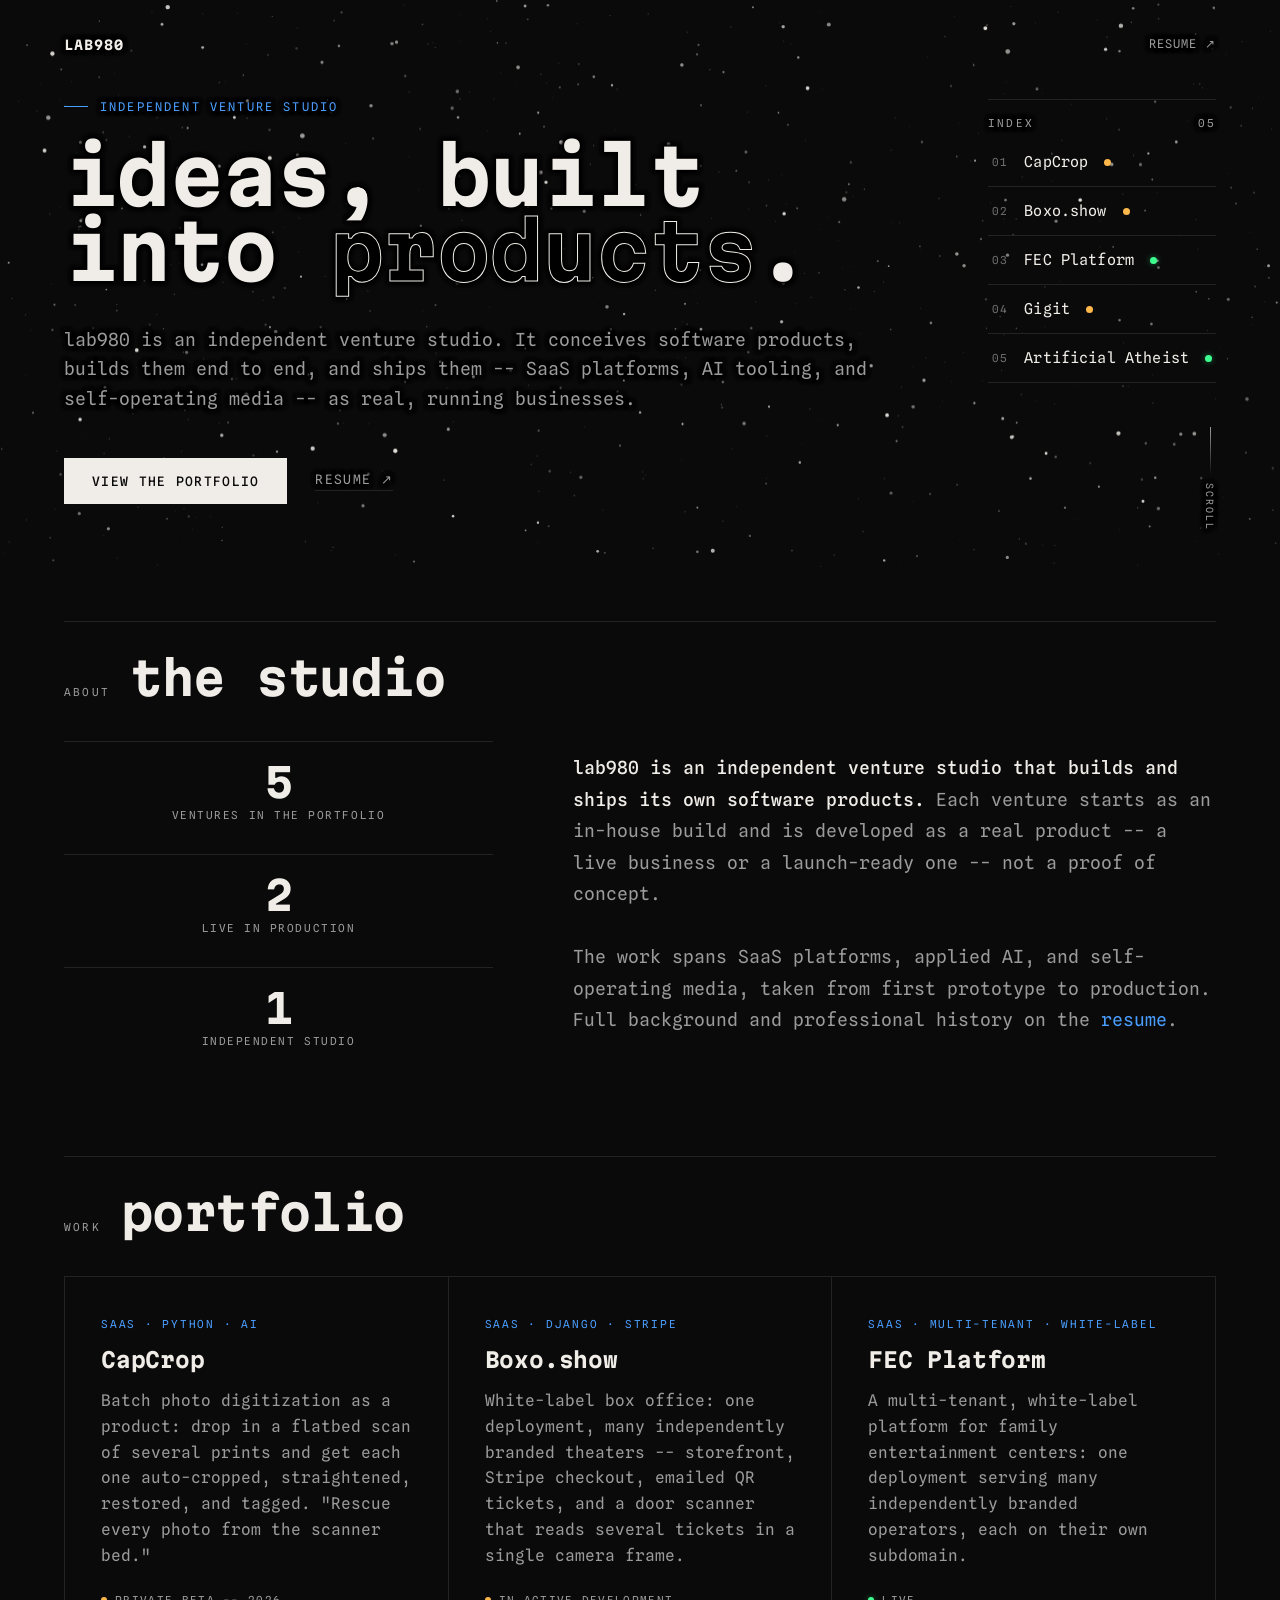
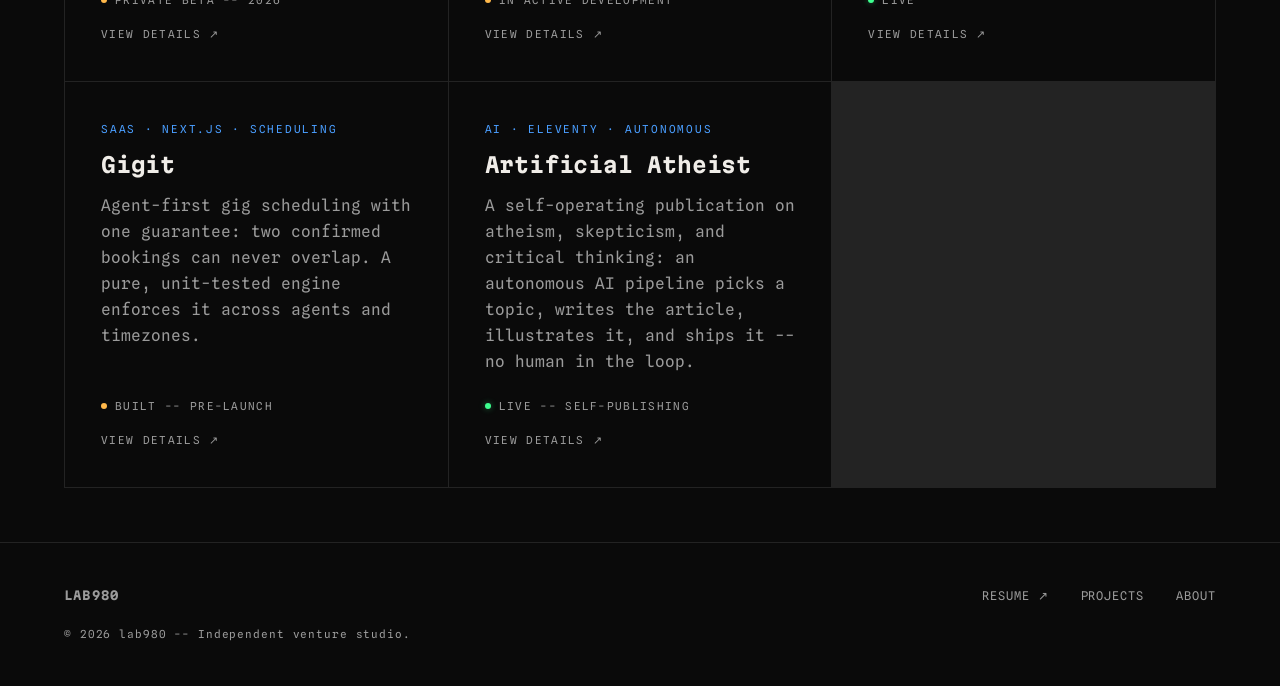
==== commit 9a73138e: "Reposition lab980 as a venture studio; curate portfolio to 5 ventures Rewrite all visitor-facing cop" ====
--- a/index.html
+++ b/index.html
@@ -3,7 +3,7 @@
 <head>
   <meta charset="UTF-8" />
   <meta name="viewport" content="width=device-width, initial-scale=1.0" />
-  <title>lab980</title>
+  <title>lab980 — Venture Studio</title>
   <link rel="preconnect" href="https://fonts.googleapis.com" />
   <link rel="preconnect" href="https://fonts.gstatic.com" crossorigin />
   <link href="https://fonts.googleapis.com/css2?family=Martian+Mono:wght@400;600;700&family=Spline+Sans+Mono:wght@400;500;600;700&display=swap" rel="stylesheet" />
@@ -16,21 +16,21 @@
 
     <nav class="hero-nav">
       <a href="/" class="nav-logo">lab980</a>
-      <a href="https://resume.lab980.com" class="nav-resume" target="_blank" rel="noopener">Resume (the good version of me) ↗</a>
+      <a href="https://resume.lab980.com" class="nav-resume" target="_blank" rel="noopener">Resume ↗</a>
     </nav>
 
     <div class="hero-grid">
       <div class="hero-content">
-        <p class="hero-label">Status -- Definitely Not Ready</p>
+        <p class="hero-label">Independent Venture Studio</p>
         <h1 class="hero-headline">
-          Cool <em>stuff</em> someday.
+          Ideas, built into <em>products</em>.
         </h1>
         <p class="hero-sub">
-          lab980 is where things get built. Some of them even work. The site is technically under construction, but that's been true for a while and honestly might stay that way.
+          lab980 is an independent venture studio. It conceives software products, builds them end to end, and ships them -- SaaS platforms, AI tooling, and self-operating media -- as real, running businesses.
         </p>
         <div class="hero-cta-row">
-          <a href="https://resume.lab980.com" class="cta-primary" target="_blank" rel="noopener">Proof I'm Employable</a>
-          <a href="#projects" class="cta-secondary">See the Wreckage</a>
+          <a href="#projects" class="cta-primary">View the Portfolio</a>
+          <a href="https://resume.lab980.com" class="cta-secondary" target="_blank" rel="noopener">Resume ↗</a>
         </div>
       </div>
 
@@ -54,30 +54,30 @@
   <section id="about">
     <div class="section-header">
       <span class="section-label">About</span>
-      <h2 class="section-title">The Lab</h2>
+      <h2 class="section-title">The Studio</h2>
     </div>
     <div class="about-grid">
       <div class="about-text">
         <p>
-          <strong>lab980 is a personal lab for building things nobody asked for.</strong> Not a studio, not an agency -- just a place to make stuff, see what sticks, and occasionally ship something that works.
+          <strong>lab980 is an independent venture studio that builds and ships its own software products.</strong> Each venture starts as an in-house build and is developed as a real product -- a live business or a launch-ready one -- not a proof of concept.
         </p>
         <br />
         <p>
-          The site has been "coming soon" for longer than is strictly defensible. The projects, however, are real. Full professional history (the sanitized version) on the <a href="https://resume.lab980.com" style="color: var(--accent); text-decoration: none;">resume</a>.
+          The work spans SaaS platforms, applied AI, and self-operating media, taken from first prototype to production. Full background and professional history on the <a href="https://resume.lab980.com" style="color: var(--accent); text-decoration: none;">resume</a>.
         </p>
       </div>
       <div class="about-stats">
         <div class="stat-row">
-          <div class="stat-num">16</div>
-          <div class="stat-label">Projects (give or take)</div>
+          <div class="stat-num">5</div>
+          <div class="stat-label">Ventures in the portfolio</div>
         </div>
         <div class="stat-row">
-          <div class="stat-num">∞</div>
-          <div class="stat-label">Tabs Open Right Now</div>
+          <div class="stat-num">2</div>
+          <div class="stat-label">Live in production</div>
         </div>
         <div class="stat-row">
           <div class="stat-num">1</div>
-          <div class="stat-label">Lab. Just the one.</div>
+          <div class="stat-label">Independent studio</div>
         </div>
       </div>
     </div>
@@ -86,7 +86,7 @@
   <section id="projects">
     <div class="section-header">
       <span class="section-label">Work</span>
-      <h2 class="section-title">Things I Made</h2>
+      <h2 class="section-title">Portfolio</h2>
     </div>
     <div class="projects-grid">
       <!-- Cards rendered by main.js -->
@@ -100,7 +100,7 @@
       <a href="#projects">Projects</a>
       <a href="#about">About</a>
     </nav>
-    <p class="footer-copy">© 2026 lab980 -- Still under construction. Probably always will be.</p>
+    <p class="footer-copy">© 2026 lab980 -- Independent venture studio.</p>
   </footer>
 
   <!-- ─── MODAL ─────────────────────────────────────────── -->
@@ -126,6 +126,6 @@
     </div>
   </div>
 
-  <script src="main.js?v=20260711T1720"></script>
+  <script src="main.js?v=20260728T1816"></script>
 </body>
 </html>
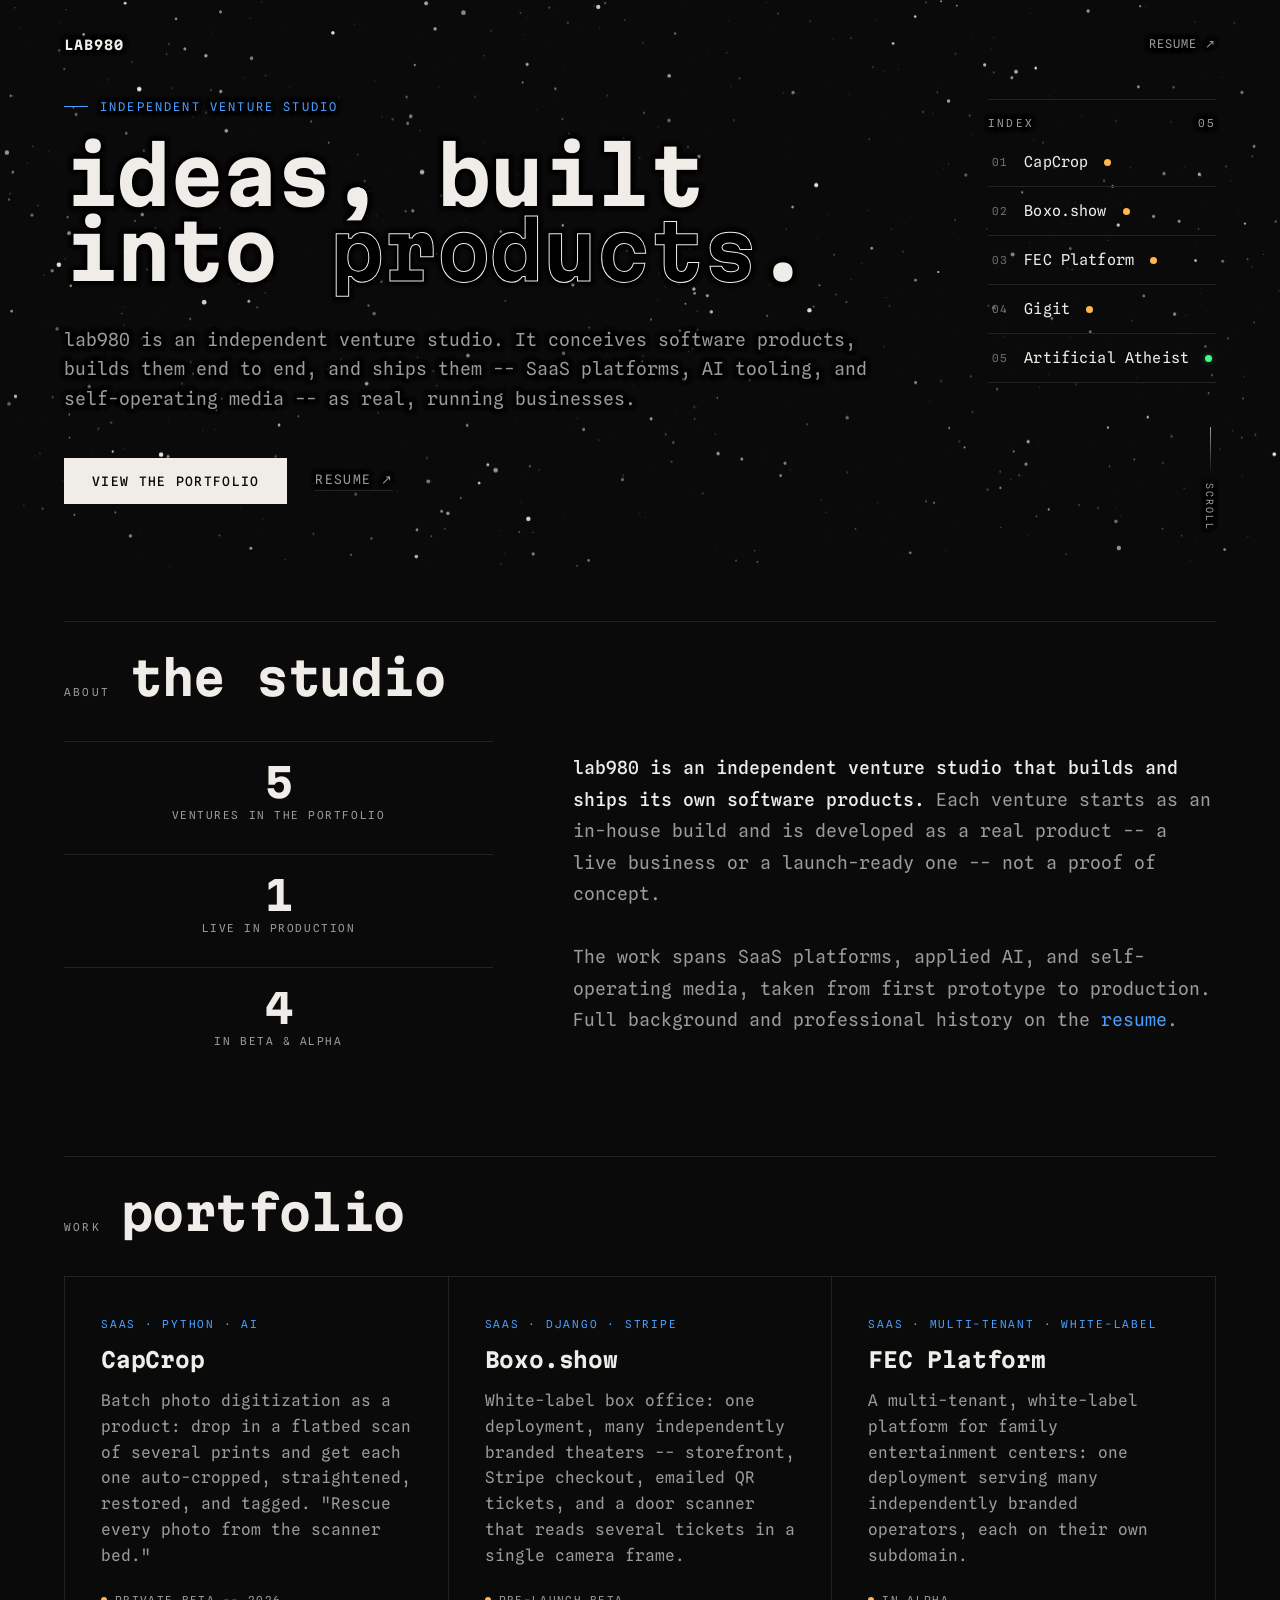
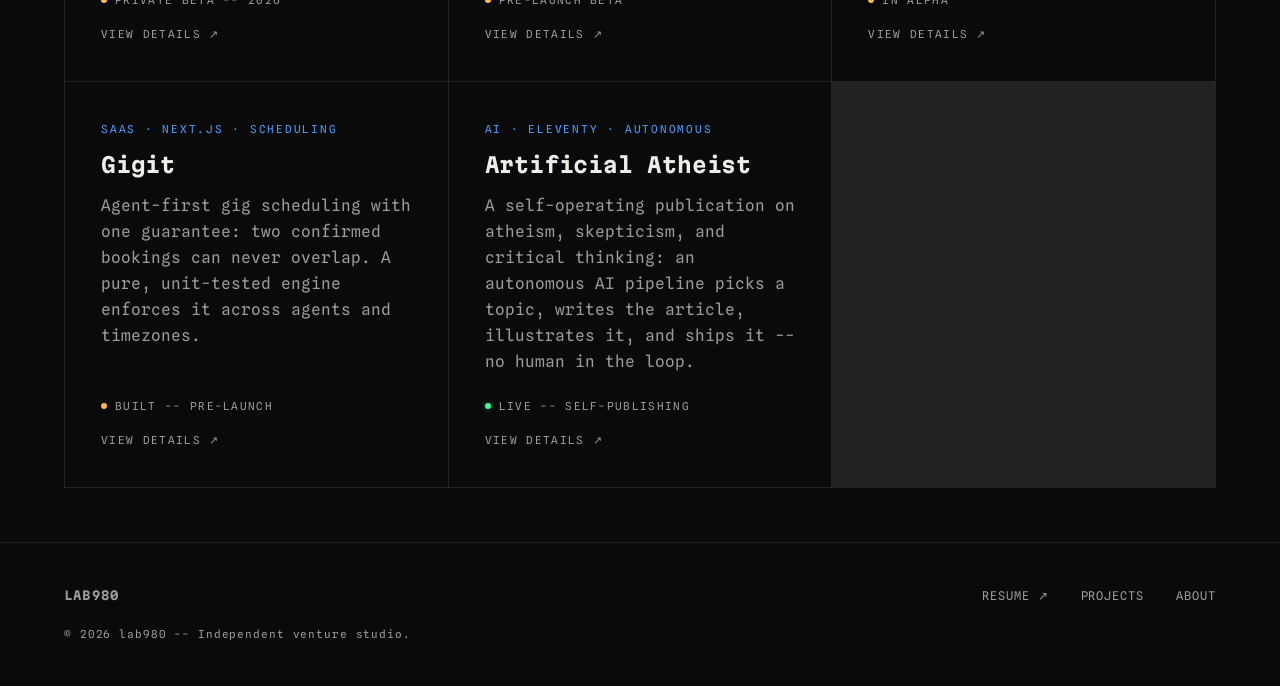
==== commit 9b93fb66: "Correct venture statuses: only Artificial Atheist is live Artificial Atheist is the only production-" ====
--- a/index.html
+++ b/index.html
@@ -72,12 +72,12 @@
           <div class="stat-label">Ventures in the portfolio</div>
         </div>
         <div class="stat-row">
-          <div class="stat-num">2</div>
+          <div class="stat-num">1</div>
           <div class="stat-label">Live in production</div>
         </div>
         <div class="stat-row">
-          <div class="stat-num">1</div>
-          <div class="stat-label">Independent studio</div>
+          <div class="stat-num">4</div>
+          <div class="stat-label">In beta &amp; alpha</div>
         </div>
       </div>
     </div>
@@ -126,6 +126,6 @@
     </div>
   </div>
 
-  <script src="main.js?v=20260728T1816"></script>
+  <script src="main.js?v=20260728T2120"></script>
 </body>
 </html>
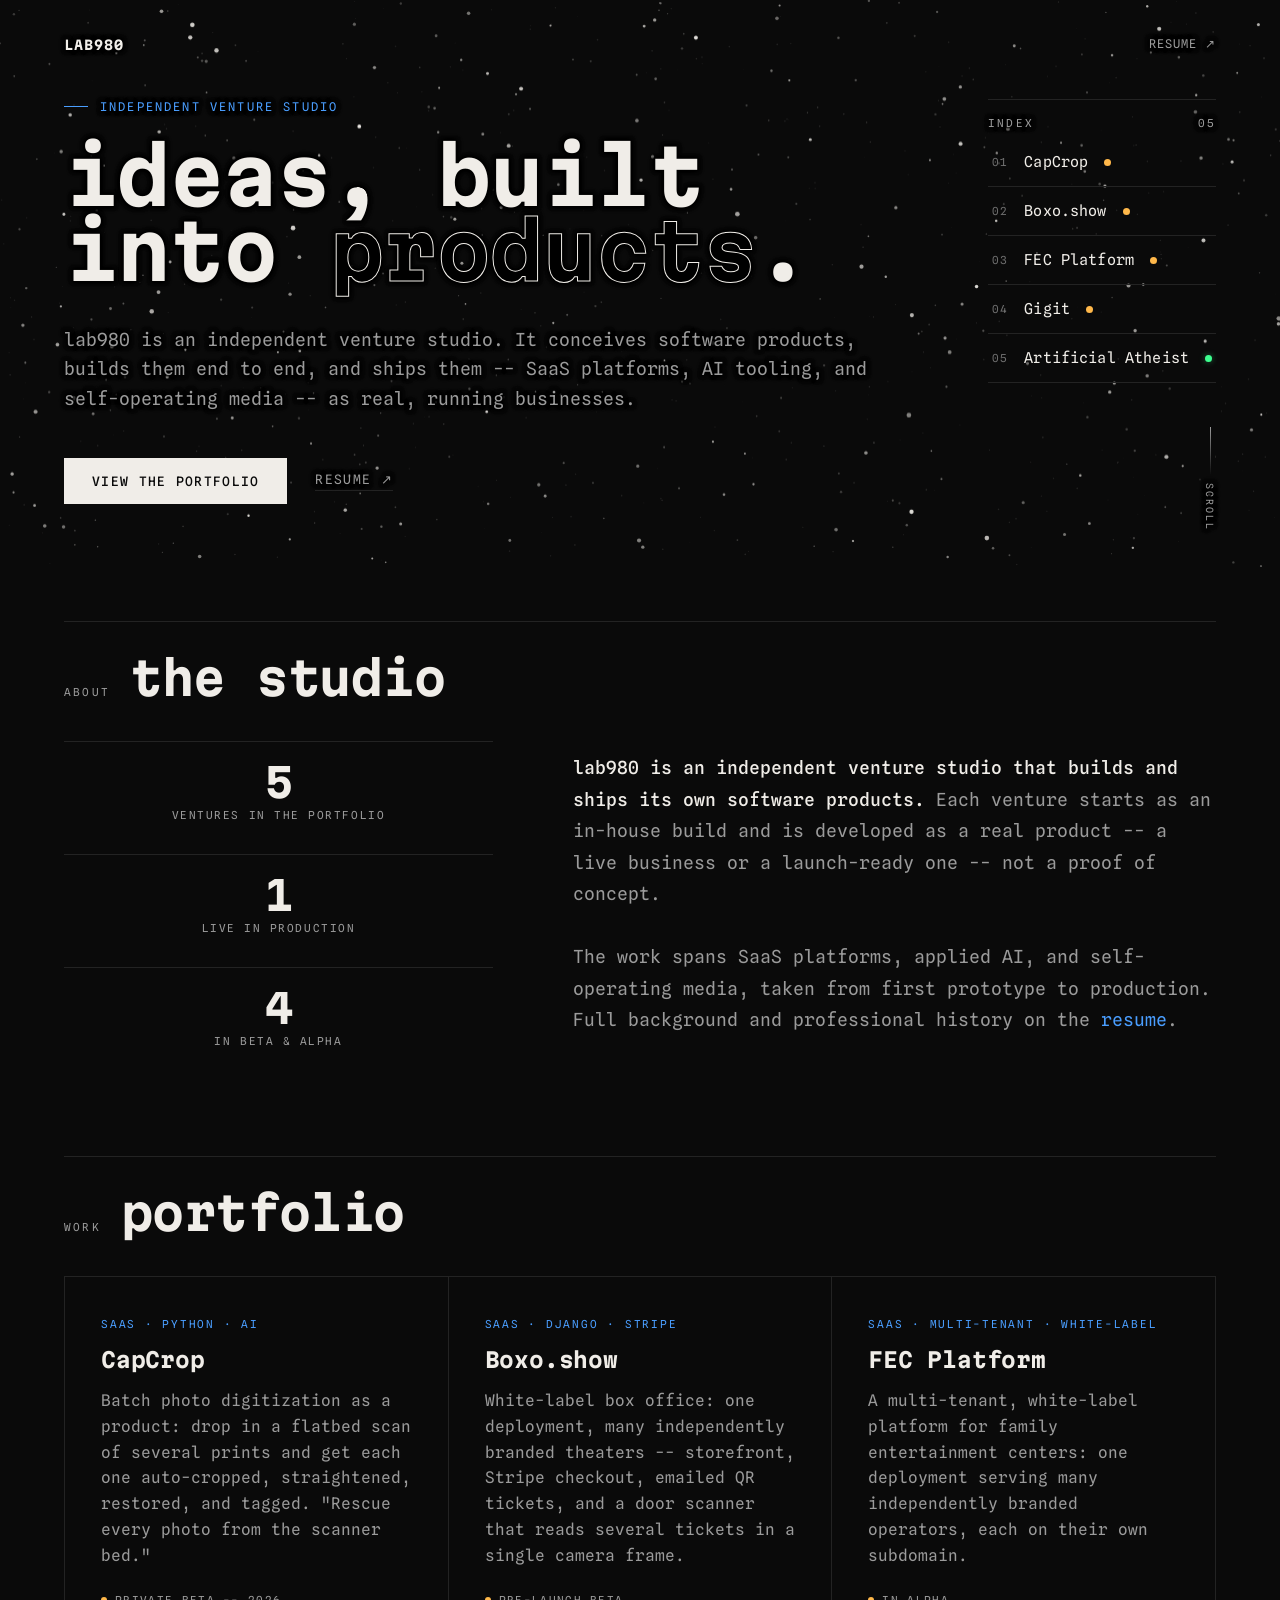
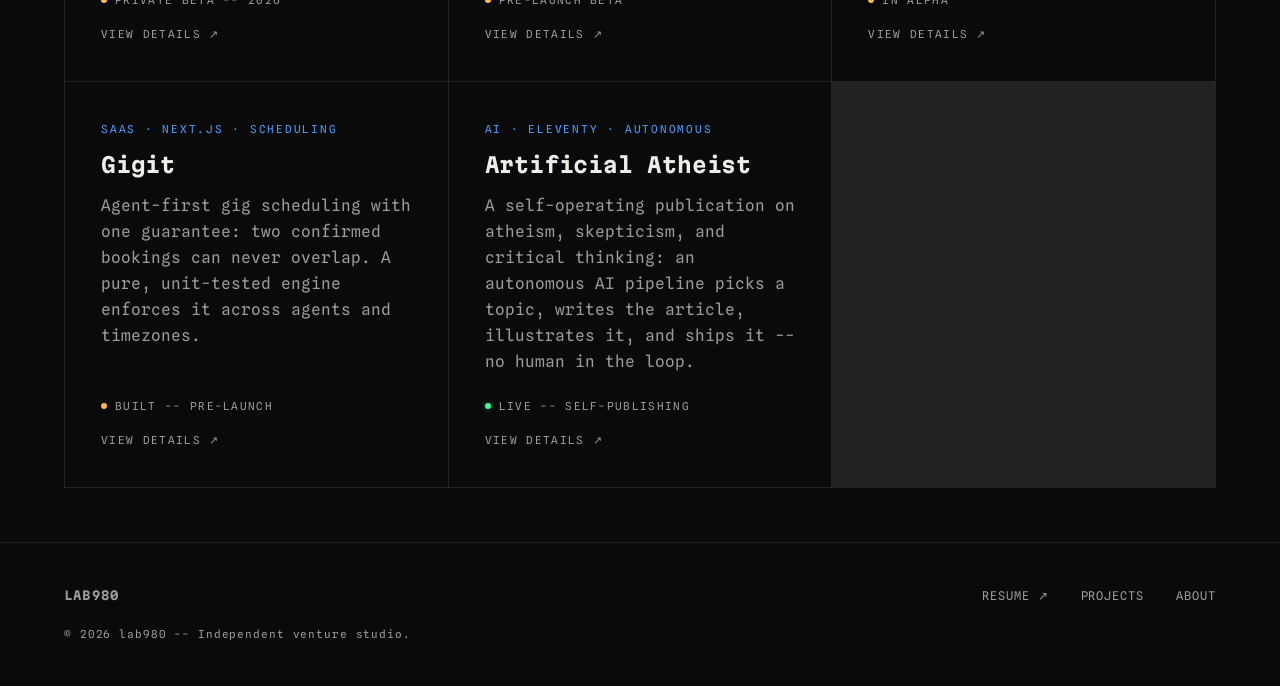
==== commit ed4e18fd: "Keep a live link only on Artificial Atheist Only Artificial Atheist is publicly linkable. Remove the" ====
--- a/index.html
+++ b/index.html
@@ -126,6 +126,6 @@
     </div>
   </div>
 
-  <script src="main.js?v=20260728T2120"></script>
+  <script src="main.js?v=20260728T2135"></script>
 </body>
 </html>
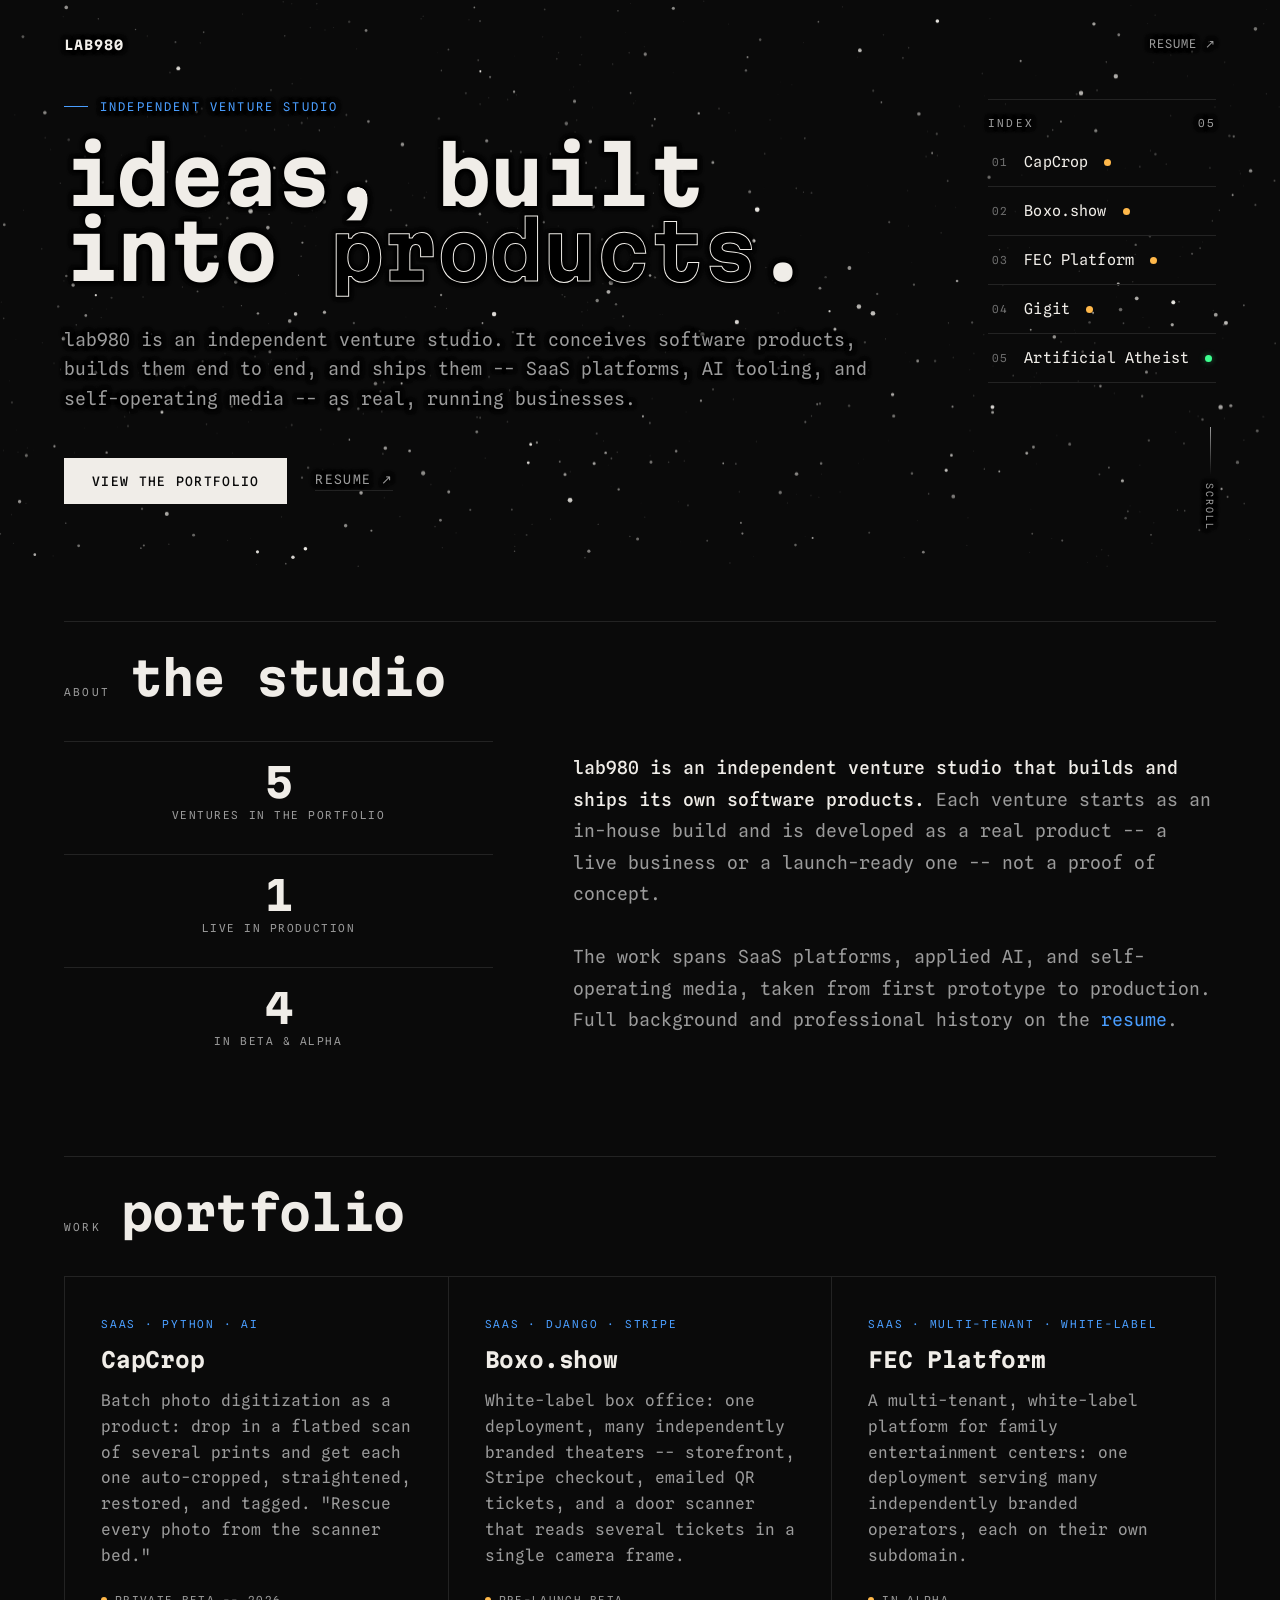
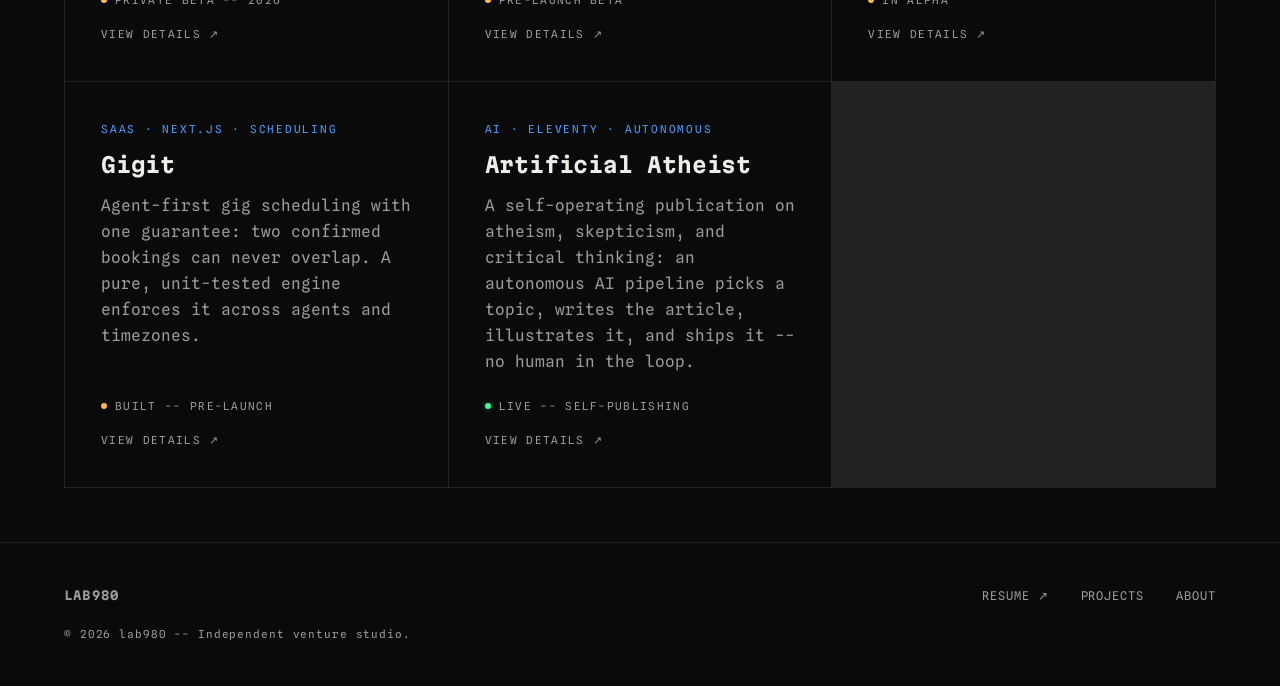
==== commit 7c0b846b: "Add site preview screenshots to project modals Each portfolio modal now shows a hero screenshot of t" ====
--- a/index.html
+++ b/index.html
@@ -7,7 +7,7 @@
   <link rel="preconnect" href="https://fonts.googleapis.com" />
   <link rel="preconnect" href="https://fonts.gstatic.com" crossorigin />
   <link href="https://fonts.googleapis.com/css2?family=Martian+Mono:wght@400;600;700&family=Spline+Sans+Mono:wght@400;500;600;700&display=swap" rel="stylesheet" />
-  <link rel="stylesheet" href="styles.css?v=20260628T0927" />
+  <link rel="stylesheet" href="styles.css?v=20260729T1940" />
 </head>
 <body>
 
@@ -118,6 +118,9 @@
         </div>
         <button class="modal-close">Close ✕</button>
       </div>
+      <figure class="modal-figure" hidden>
+        <img class="modal-shot" alt="" loading="lazy" decoding="async" />
+      </figure>
       <div class="modal-detail"></div>
       <div class="modal-footer">
         <div class="modal-stack"></div>
@@ -126,6 +129,6 @@
     </div>
   </div>
 
-  <script src="main.js?v=20260728T2135"></script>
+  <script src="main.js?v=20260729T1940"></script>
 </body>
 </html>
--- a/styles.css
+++ b/styles.css
@@ -528,6 +528,25 @@
 
 .modal-close:hover { color: var(--white); border-color: var(--white); }
 
+.modal-figure {
+ margin-bottom: 32px;
+ border: 1px solid var(--border);
+ background: var(--black);
+ overflow: hidden;
+ line-height: 0;
+}
+
+.modal-figure[hidden] { display: none; }
+
+.modal-shot {
+ display: block;
+ width: 100%;
+ height: auto;
+ aspect-ratio: 16 / 9;
+ object-fit: cover;
+ object-position: top center;
+}
+
 .modal-detail {
  border-top: 1px solid var(--border);
  padding-top: 28px;
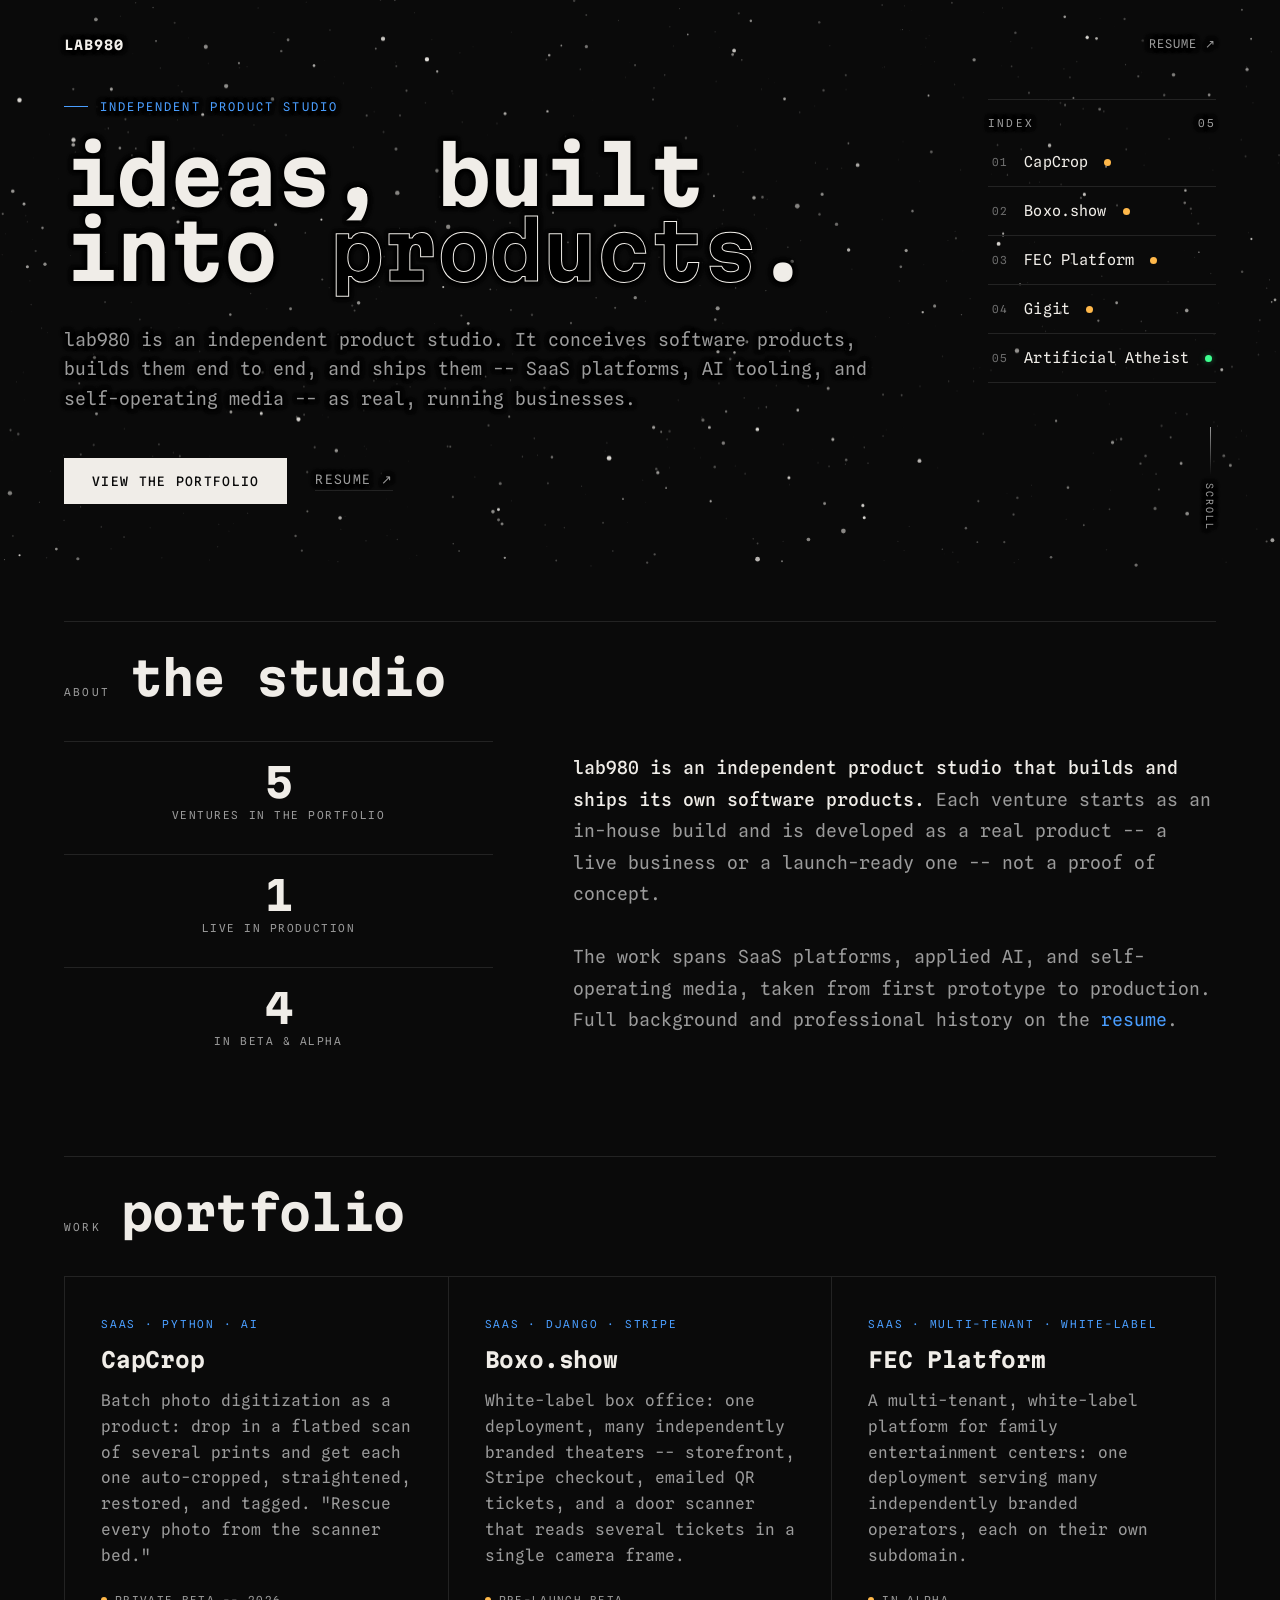
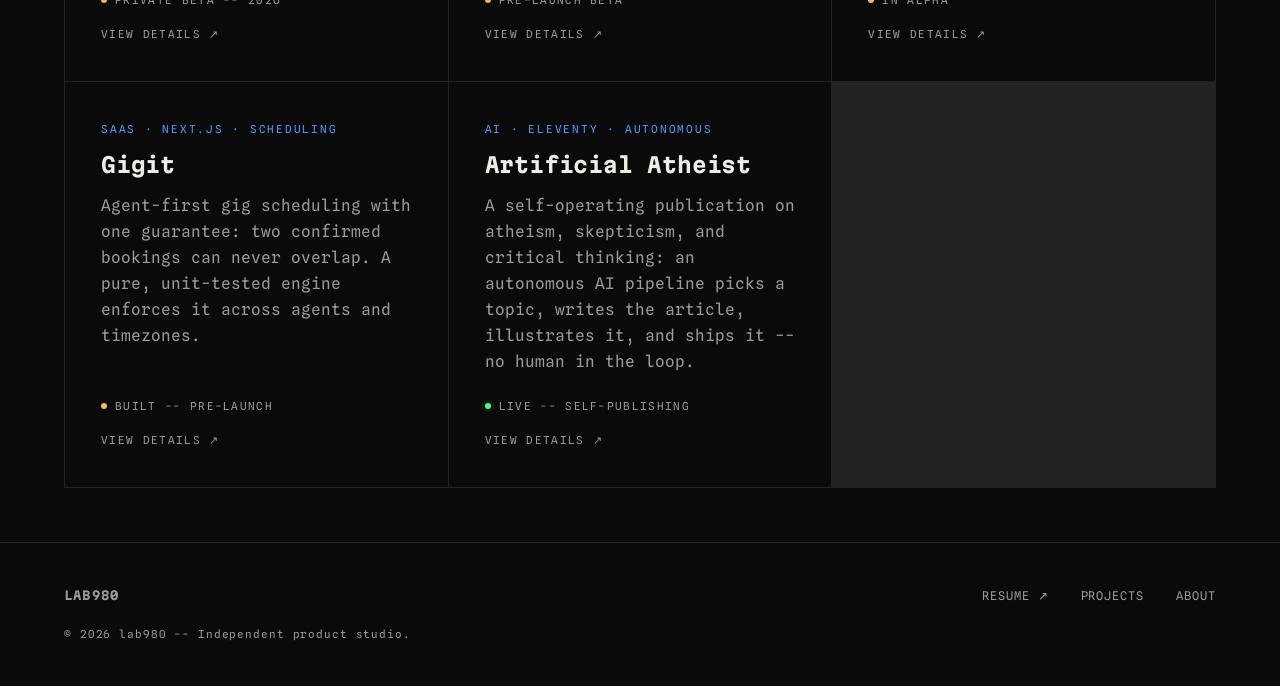
==== commit b48c9f99: "Rebrand: venture studio → product studio" ====
--- a/index.html
+++ b/index.html
@@ -3,7 +3,7 @@
 <head>
   <meta charset="UTF-8" />
   <meta name="viewport" content="width=device-width, initial-scale=1.0" />
-  <title>lab980 — Venture Studio</title>
+  <title>lab980 — Product Studio</title>
   <link rel="preconnect" href="https://fonts.googleapis.com" />
   <link rel="preconnect" href="https://fonts.gstatic.com" crossorigin />
   <link href="https://fonts.googleapis.com/css2?family=Martian+Mono:wght@400;600;700&family=Spline+Sans+Mono:wght@400;500;600;700&display=swap" rel="stylesheet" />
@@ -21,12 +21,12 @@
 
     <div class="hero-grid">
       <div class="hero-content">
-        <p class="hero-label">Independent Venture Studio</p>
+        <p class="hero-label">Independent Product Studio</p>
         <h1 class="hero-headline">
           Ideas, built into <em>products</em>.
         </h1>
         <p class="hero-sub">
-          lab980 is an independent venture studio. It conceives software products, builds them end to end, and ships them -- SaaS platforms, AI tooling, and self-operating media -- as real, running businesses.
+          lab980 is an independent product studio. It conceives software products, builds them end to end, and ships them -- SaaS platforms, AI tooling, and self-operating media -- as real, running businesses.
         </p>
         <div class="hero-cta-row">
           <a href="#projects" class="cta-primary">View the Portfolio</a>
@@ -59,7 +59,7 @@
     <div class="about-grid">
       <div class="about-text">
         <p>
-          <strong>lab980 is an independent venture studio that builds and ships its own software products.</strong> Each venture starts as an in-house build and is developed as a real product -- a live business or a launch-ready one -- not a proof of concept.
+          <strong>lab980 is an independent product studio that builds and ships its own software products.</strong> Each venture starts as an in-house build and is developed as a real product -- a live business or a launch-ready one -- not a proof of concept.
         </p>
         <br />
         <p>
@@ -100,7 +100,7 @@
       <a href="#projects">Projects</a>
       <a href="#about">About</a>
     </nav>
-    <p class="footer-copy">© 2026 lab980 -- Independent venture studio.</p>
+    <p class="footer-copy">© 2026 lab980 -- Independent product studio.</p>
   </footer>
 
   <!-- ─── MODAL ─────────────────────────────────────────── -->
